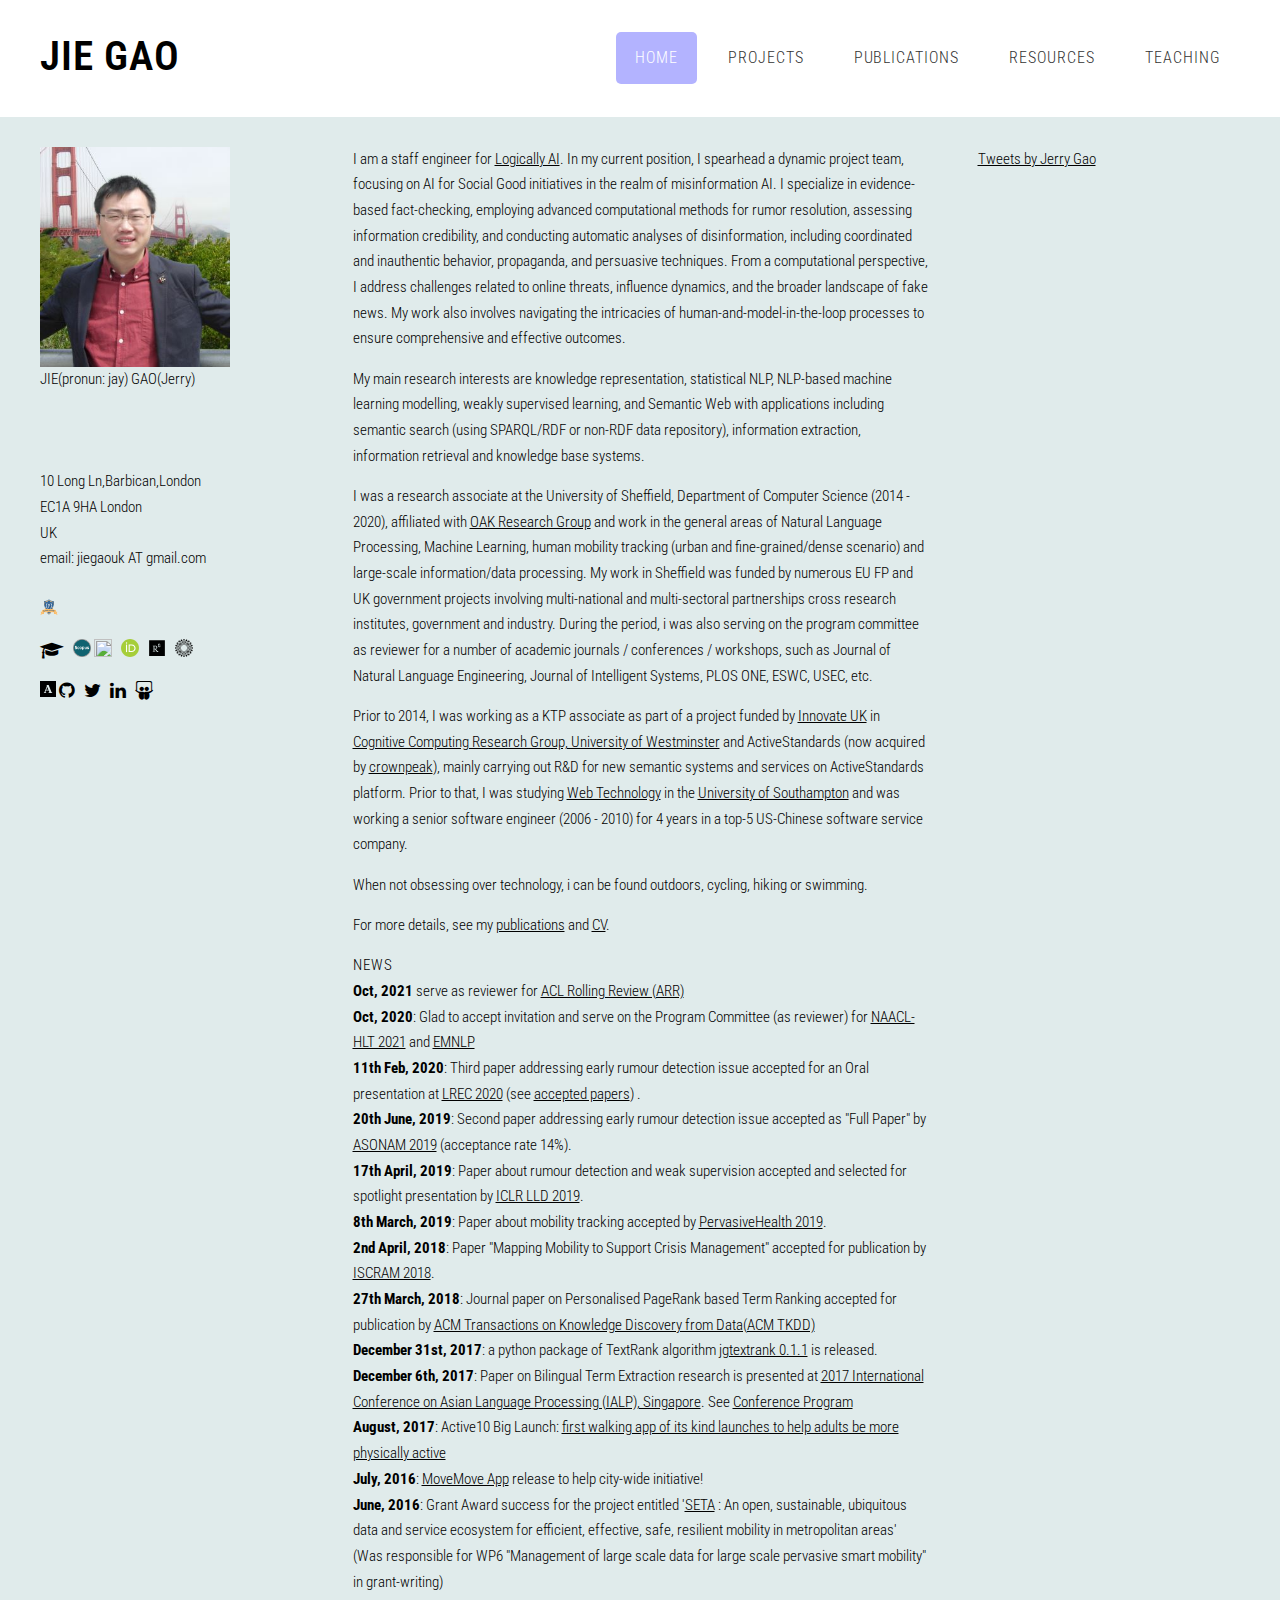
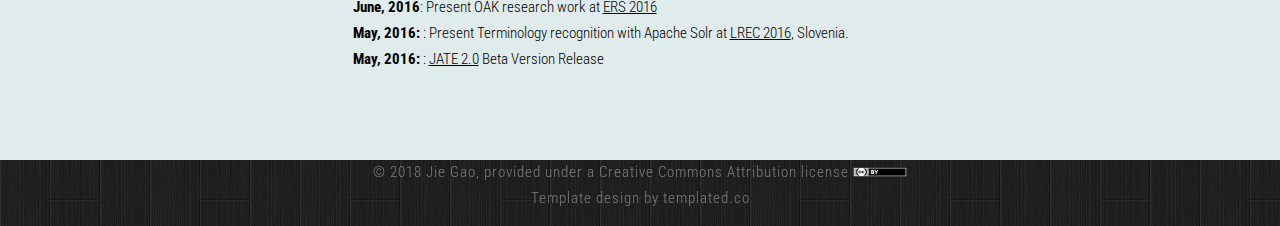
==== index.html @ 20de15f6 "site update" ====
<!DOCTYPE HTML>
<!--
	Ex Machina by TEMPLATED
 templated.co @templatedco
 Released for free under the Creative Commons Attribution 3.0 license (templated.co/license)
 -->
<html>
    <head>
        <title>JIE GAO</title>
        <meta http-equiv="content-type" content="text/html; charset=utf-8" />
        <meta name="description" content="Jie Gao's Home Page" />
        <meta name="keywords" content="Jie Gao, Jerry Gao, Researcher, NLP, Logically, Sheffield, Southampton" />
		<link rel="meta" title="FOAF" type="application/rdf+xml" href="foaf.rdf"/>
        <link href='https://fonts.googleapis.com/css?family=Roboto+Condensed:700italic,400,300,700' rel='stylesheet' type='text/css'>
            <!--[if lte IE 8]><script src="js/html5shiv.js"></script><![endif]-->
            <script src="https://ajax.googleapis.com/ajax/libs/jquery/1.11.0/jquery.min.js"></script>
            <script src="js/skel.min.js"></script>
            <script src="js/skel-panels.min.js"></script>
            <script src="js/init.js"></script>
            <noscript>
            <link rel="stylesheet" href="css/skel-noscript.css" />
            <link rel="stylesheet" href="css/style.css" />
            <link rel="stylesheet" href="css/style-desktop.css" />
            </noscript>
            <link rel="stylesheet" href="css/font-awesome.min.css" />
            
            <!--[if lte IE 8]><link rel="stylesheet" href="css/ie/v8.css" /><![endif]-->
            <!--[if lte IE 9]><link rel="stylesheet" href="css/ie/v9.css" /><![endif]-->
			<script>
			  (function(i,s,o,g,r,a,m){i['GoogleAnalyticsObject']=r;i[r]=i[r]||function(){
			  (i[r].q=i[r].q||[]).push(arguments)},i[r].l=1*new Date();a=s.createElement(o),
			  m=s.getElementsByTagName(o)[0];a.async=1;a.src=g;m.parentNode.insertBefore(a,m)
			  })(window,document,'script','//www.google-analytics.com/analytics.js','ga');

			  ga('create', 'UA-10404238-8', 'shef.ac.uk');
			  ga('send', 'pageview');
			  
			</script>
            <script type="text/javascript" src="https://publons.com/mashlets?el=badgeCont470&rid=AAB-4270-2020"></script>
    </head>
    <body class="sidebar">
            <!-- Header -->
            <div id="header">
            <div class="container">
            
            <!-- Logo -->
            <div id="logo">
            <h1><a href="#">Jie Gao</a></h1>
            </div>
            
            <!-- Nav -->
            <nav id="nav">
            <ul>
            <li class="active"><a href="index.html">Home</a></li>
            <li><a href="projects.html">Projects</a></li>
            <li><a href="publications.html">Publications</a></li>
            <li><a href="resource.html">Resources</a></li>
            <li><a href="teaching.html">Teaching</a></li>
            </ul>
            </nav>
            
            </div>
            </div>
            <!-- Header -->
            
            <!-- Banner 
            <div id="banner">
            <div class="container">
            </div>
            </div>-->
            <!-- /Banner -->
            
            <!-- Main -->
            <div id="page">
            
            <!-- Main -->
            <div id="main" class="container">
            <div class="row">
            <div class="3u">
            <section class="sidebar">
            <div class="crop">
                <img src="images/jerrygao.jpg" class="img-thumbnail" alt="Jerry Gao" >

            </div>

            <div itemscope itemtype="http://schema.org/Person">
            <span itemprop="givenName">JIE</span>(<span itemprop="phoneme" content="jie">pronun: jay</span>)
                <span itemprop="familyName">GAO</span>(<span itemprop="nickname">Jerry</span>)<br><br>

            <!--<a href="https://www.sheffield.ac.uk/dcs/research/1.578279">OAK group</a><br>-->
                <!--<div itemprop="affiliation" itemscope itemtype="https://schema.org/Organization">
                <a href="https://www.sheffield.ac.uk/dcs"><span itemprop="department">Department of Computer Science</span></a><br>
                <a href="https://www.sheffield.ac.uk/"><span itemprop="legalName">University of Sheffield</span></a>
                <br><br><br>
                </div>-->
                <br>

                <div itemprop="address" itemscope
                itemtype="http://schema.org/PostalAddress">  <br>
                <span itemprop="streetAddress">10 Long Ln,Barbican,London </span> <br>
                <span
                itemprop="postalCode">EC1A 9HA</span> <span itemprop="addressLocality">London</span> <br>
                <span itemprop="addressCountry">UK</span><br>
                email: <span itemprop="email">jiegaouk AT gmail.com</span><br><br>

                <!-- Social Icons -->
            <p>
                <span id="badgeCont470"><a class="fa" href="https://publons.com/researcher/1465729/jie-gao/" title="Publons"><img src="images/PA_Logo.png" width="18" height="18"/></a></span>
            </p>
            <p>
                <a class="fa fa-graduation-cap" href="https://scholar.google.com/citations?user=1zoqXaMAAAAJ" title="google scholar"></a>
                &nbsp;
                <a class="fa" href="https://www.scopus.com/authid/detail.uri?authorId=57015819300" title="Scopus"><img src="images/scopus-logo.png" width="18" height="18"/> </a>

                <a class="fa" href="https://dblp.org/pid/181/2794-9.html" title="dblp"><img src="https://dblp.org/img/logo.ua.320x120.png" width="18" height="18"/></a>
                &nbsp;
               <a class="fa" href="https://orcid.org/0000-0002-3610-8748" title="ORCID"><img src="images/ORCIDiD_iconvector.svg" width="18" height="18"/> </a>
                &nbsp;
                <a class="fa" href="https://www.researchgate.net/profile/Jie_Gao23" title="Research Gate"><img src="images/researchgate-brands.svg" width="18" height="18"/> </a>
                &nbsp;
                <a class="fa" href="https://figshare.shef.ac.uk/authors/Jie_Gao/2752921" title="figshare"><img src="images/figshare.svg" width="18" height="18"/> </a>
                &nbsp;
                <!-- mendeley: https://www.mendeley.com/authors/57015819300/ -->
            </p>
            <p>
                 <a class="fa" href="https://soton.academia.edu/jiegao"><img src="images/academia.svg" width="16" height="16"/> </a>

                <a class="fa fa-github" href="https://github.com/jerrygaoLondon"></a>
                &nbsp;
                <a class="fa fa-twitter" href="https://twitter.com/jerryGaoDextrys"></a>
                &nbsp;
                <a class="fa fa-linkedin" href="https://www.linkedin.com/in/jie-gao-a8a68631/"></a>
                &nbsp;
                <a class="fa fa-slideshare" href="https://www.slideshare.net/jerryDextrys"></a>
                &nbsp;
            </p>
            <!-- Social Icons -->
            </div>
            </div>
            </section>
            </div>
            
            
            <div class="6u skel-cell-important">
            <section>
            <p> I am a staff engineer for <a href="https://www.logically.ai/"
                                                             title="Logically AI website">Logically AI</a>.
                In my current position, I spearhead a dynamic project team, focusing on AI for Social Good initiatives in the
                realm of misinformation AI. I specialize in evidence-based fact-checking, employing advanced
                computational methods for rumor resolution, assessing information credibility, and conducting automatic analyses of disinformation,
                including coordinated and inauthentic behavior, propaganda, and persuasive techniques.
                From a computational perspective, I address challenges related to online threats, influence dynamics,
                and the broader landscape of fake news. My work also involves navigating the intricacies of
                human-and-model-in-the-loop processes to ensure comprehensive and effective outcomes.
            <p>
                My main research interests are knowledge representation, statistical NLP, NLP-based machine learning modelling,
                weakly supervised learning, and Semantic Web with applications including semantic search
                (using SPARQL/RDF or non-RDF data repository), information extraction, information retrieval and knowledge base systems.
            </p><p>
                I was a research associate at the University of Sheffield, Department of Computer Science (2014 - 2020),
                affiliated with <a href="https://www.sheffield.ac.uk/dcs/research/1.578279">OAK Research Group</a>
                and work in the general areas of Natural Language Processing, Machine Learning, human mobility tracking
                (urban and fine-grained/dense scenario) and large-scale information/data processing. My work in Sheffield
                was funded by numerous EU FP and UK government projects involving multi-national and multi-sectoral partnerships
                cross research institutes, government and industry. During the period, i was also serving on the program committee
                as reviewer for a number of academic journals / conferences / workshops, such as Journal of Natural Language Engineering,
                Journal of Intelligent Systems, PLOS ONE, ESWC, USEC, etc.
            </p>
            <p>Prior to 2014, I was working as a KTP associate as part of a project funded by
                <a href="https://www.gov.uk/government/organisations/innovate-uk">Innovate UK</a> in
                <a href="https://www.westminster.ac.uk/cognitive-computing-research-group"
                   title="Cognitive Computing Research Group Home">Cognitive Computing Research Group, University of Westminster</a>
                and ActiveStandards (now acquired by <a href="https://www.crownpeak.com/">crownpeak</a>),
                mainly carrying out R&D for new semantic systems and services on ActiveStandards platform.
                Prior to that, I was studying <a href="https://www.ecs.soton.ac.uk/programmes/msc-web-technology">Web Technology</a>
                in the <a href="https://www.southampton.ac.uk/">University of Southampton</a> and was working a
                senior software engineer (2006 - 2010) for 4 years in a top-5 US-Chinese software service company.
            </p>
                <p>When not obsessing over technology, i can be found outdoors, cycling, hiking or swimming.</p>
           
            <p>For more details, see my <a href="publications.html">publications</a> and <a href="CV-JieGao.pdf">CV</a>.</p>
            </section>
            <section>
                <h4 id="news">News</h4>
                <ul>
                    <li><b>Oct, 2021</b> serve as reviewer for <a href="https://aclrollingreview.org/people">ACL Rolling Review (ARR)</a> </li>
                    <li><b>Oct, 2020</b>: Glad to accept invitation and serve on the Program Committee (as reviewer) for <a href="https://2021.naacl.org/">NAACL-HLT 2021</a> and <a href="https://2021.emnlp.org/">EMNLP</a> </li>
                    <li><b>11th Feb, 2020</b>: Third paper addressing early rumour detection issue accepted for an Oral presentation at <a href="https://lrec2020.lrec-conf.org/en/">LREC 2020</a> (see <a href="https://lrec2020.lrec-conf.org/en/conference-programme/accepted-papers/" title="LREC 2020 accepted papers">accepted papers</a>) .
                    </li>
                    <li><b>20th June, 2019</b>: Second paper addressing early rumour detection issue accepted as "Full Paper" by <a href="http://asonam.cpsc.ucalgary.ca/2019/mainprogram.php">ASONAM 2019</a> (acceptance rate 14%).
                    </li>
                    <li><b>17th April, 2019</b>: Paper about rumour detection and weak supervision accepted and selected for spotlight presentation by <a href="https://lld-workshop.github.io">ICLR LLD 2019</a>.
                    </li>
                    <li><b>8th March, 2019</b>: Paper about mobility tracking accepted by <a href="http://pervasivehealth.org/">PervasiveHealth 2019</a>.
                    </li>
					<li><b>2nd April, 2018</b>: Paper "Mapping Mobility to Support Crisis Management" accepted for publication by <a href="https://iscram2018.rit.edu/">ISCRAM 2018</a>.
                    </li>
					<li><b>27th March, 2018</b>: Journal paper on Personalised PageRank based Term Ranking accepted for publication by <a href="https://tkdd.acm.org/">ACM Transactions on Knowledge Discovery from Data(ACM TKDD)</a>
                    <li><b>December 31st, 2017</b>: a python package of TextRank algorithm <a href="https://pypi.python.org/pypi/jgtextrank/0.1.1">jgtextrank 0.1.1</a> is released.
                    </li>
                    <li><b>December 6th, 2017</b>: Paper on Bilingual Term Extraction research is presented at <a href="http://www.colips.org/conferences/ialp2017/">2017 International Conference on Asian Language Processing (IALP), Singapore</a>.
                        See <a href="http://www.colips.org/conferences/ialp2017/ConferenceProgram.php" title="IALP 2017 Conference Program Page">Conference Program</a>
                    </li>
                    
                    <li><b>August, 2017</b>:  Active10 Big Launch: <a href="https://www.sheffield.ac.uk/news/nr/walking-app-public-health-england-active-1.725554"> first walking app of its kind launches to help adults be more physically active</a></li>
                    <li><b>July, 2016</b>: <a href="https://www.sheffield.ac.uk/staff/news/move-more-month-july-professor-fabio-ciravegna-1.586764">MoveMove App</a> release to help city-wide initiative!</li>
                    <li><b>June, 2016</b>: Grant Award success for the project entitled '<a href="http://setamobility.weebly.com/">SETA</a> : An open, sustainable, ubiquitous data and service ecosystem for efficient, effective, safe, resilient mobility in metropolitan areas' (Was responsible for WP6 "Management of large scale data for large scale pervasive smart mobility" in grant-writing) </li>
                    <li><b>June, 2016</b>: Present OAK research work at <a href="https://www.sheffield.ac.uk/faculty/engineering/staff/ers/home">ERS 2016</a> </li>
                    <li><b>May, 2016: </b>: Present Terminology recognition with Apache Solr at <a href="http://lrec2016.lrec-conf.org/en/">LREC 2016</a>, Slovenia.
                    <li><b>May, 2016: </b>: <a href="https://github.com/ziqizhang/jate">JATE 2.0</a>  Beta Version Release
                </ul>
            </section>
            </div>
            
            <div class="3u">
			<!--
                <a class="twitter-timeline" href="https://twitter.com/jerryGaoDextrys" data-widget-id="706118753780686848" data-chrome="nofooter">Tweets by @jerrygao</a>
                <script>!function(d,s,id){var js,fjs=d.getElementsByTagName(s)[0],p=/^http:/.test(d.location)?'http':'https';if(!d.getElementById(id)){js=d.createElement(s);js.id=id;js.src=p+"://platform.twitter.com/widgets.js";fjs.parentNode.insertBefore(js,fjs);}}(document,"script","twitter-wjs");</script>-->


                <a class="twitter-timeline" data-height="800" data-theme="light" href="https://twitter.com/jerryGaoDextrys">Tweets by Jerry Gao</a> <script async src="https://platform.twitter.com/widgets.js" charset="utf-8"></script>

            </div>
            
            
            </div>
            </div>
            <!-- Main -->
            
            </div>
            <!-- /Main -->
            <!-- Copyright -->
			<!--
            <div id="copyright" class="container">
                Design: <a href="http://templated.co">TEMPLATED</a> Images: <a href="http://unsplash.com">Unsplash</a> (<a href="http://unsplash.com/cc0">CC0</a>)
            </div>
			-->
			<p id="copyright">&copy; 2018 Jie Gao, provided under a Creative Commons Attribution license <a href="http://creativecommons.org/licenses/by/3.0/"><img src="images/cc-by.png" height="10" alt="Creative Commons Attribution license"/></a> <br />
		Template design by <a href="http://templated.co">templated.co</a> </p>
            
    </div>
			
            </body>
</html>
---- css/skel-noscript.css ----
/* Resets (http://meyerweb.com/eric/tools/css/reset/ | v2.0 | 20110126 | License: none (public domain)) */

	html,body,div,span,applet,object,iframe,h1,h2,h3,h4,h5,h6,p,blockquote,pre,a,abbr,acronym,address,big,cite,code,del,dfn,em,img,ins,kbd,q,s,samp,small,strike,strong,sub,sup,tt,var,b,u,i,center,dl,dt,dd,ol,ul,li,fieldset,form,label,legend,table,caption,tbody,tfoot,thead,tr,th,td,article,aside,canvas,details,embed,figure,figcaption,footer,header,hgroup,menu,nav,output,ruby,section,summary,time,mark,audio,video{margin:0;padding:0;border:0;font-size:100%;font:inherit;vertical-align:baseline;}article,aside,details,figcaption,figure,footer,header,hgroup,menu,nav,section{display:block;}body{line-height:1;}ol,ul{list-style:none;}blockquote,q{quotes:none;}blockquote:before,blockquote:after,q:before,q:after{content:'';content:none;}table{border-collapse:collapse;border-spacing:0;}body{-webkit-text-size-adjust:none}

/* Box Model */

	*, *:before, *:after {
		-moz-box-sizing: border-box;
		-webkit-box-sizing: border-box;
		-o-box-sizing: border-box;
		-ms-box-sizing: border-box;
		box-sizing: border-box;
	}

/* Container */

	body {
		min-width: 1200px;
	}

	.container {
		width: 1200px;
		margin-left: auto;
		margin-right: auto;
	}

	/* Modifiers */
	
		.container.small {
			width: 900px;
		}

		.container.big {
			width: 100%;
			max-width: 1500px;
			min-width: 1200px;
		}

/* Grid */

	/* Cells */

		.\31 2u { width: 100% }
		.\31 1u { width: 91.6666666667% }
		.\31 0u { width: 83.3333333333% }
		.\39 u { width: 75% }
		.\38 u { width: 66.6666666667% }
		.\37 u { width: 58.3333333333% }
		.\36 u { width: 50% }
		.\35 u { width: 41.6666666667% }
		.\34 u { width: 33.3333333333% }
		.\33 u { width: 25% }
		.\32 u { width: 16.6666666667% }
		.\31 u { width: 8.3333333333% }
		.\-11u { margin-left: 91.6666666667% }
		.\-10u { margin-left: 83.3333333333% }
		.\-9u { margin-left: 75% }
		.\-8u { margin-left: 66.6666666667% }
		.\-7u { margin-left: 58.3333333333% }
		.\-6u { margin-left: 50% }
		.\-5u { margin-left: 41.6666666667% }
		.\-4u { margin-left: 33.3333333333% }
		.\-3u { margin-left: 25% }
		.\-2u { margin-left: 16.6666666667% }
		.\-1u { margin-left: 8.3333333333% }

		.row > * {
			padding: 50px 0 0 50px;
			float: left;
			-moz-box-sizing: border-box;
			-webkit-box-sizing: border-box;
			-o-box-sizing: border-box;
			-ms-box-sizing: border-box;
			box-sizing: border-box;
		}

		.row + .row > * {
			padding-top: 50px;
		}

		.row {
			margin-left: -50px;
		}

	/* Rows */

		.row:after {
			content: '';
			display: block;
			clear: both;
			height: 0;
		}

		.row:first-child > * {
			padding-top: 0;
		}

		.row > * {
			padding-top: 0;
		}

		/* Modifiers */

			/* Flush */

				.row.flush {
					margin-left: 0;
				}

				.row.flush > * {
					padding: 0 !important;
				}

			/* Quarter */

				.row.quarter > * {
					padding: 12.5px 0 0 12.5px;
				}

				.row.quarter + .row.quarter > * {
					padding-top: 12.5px;
				}

				.row.quarter {
					margin-left: -12.5px;
				}

			/* Half */

				.row.half > * {
					padding: 25px 0 0 25px;
				}

				.row.half + .row.half > * {
					padding-top: 25px;
				}

				.row.half {
					margin-left: -25px;
				}

			/* One and (a) Half */

				.row.oneandhalf > * {
					padding: 75px 0 0 75px;
				}

				.row.oneandhalf + .row.oneandhalf > * {
					padding-top: 75px;
				}

				.row.oneandhalf {
					margin-left: -75px;
				}

			/* Double */

				.row.double > * {
					padding: 100px 0 0 100px;
				}

				.row.double + .row.double > * {
					padding-top: 100px;
				}

				.row.double {
					margin-left: -100px;
				}
---- css/style.css ----
/*
	Ex Machina by TEMPLATED
    templated.co @templatedco
    Released for free under the Creative Commons Attribution 3.0 license (templated.co/license)
*/

@charset 'UTF-8';

@font-face{font-family:'FontAwesome';src:url('font/fontawesome-webfont.eot?v=4.0.1');src:url('font/fontawesome-webfont.eot?#iefix&v=4.0.1') format('embedded-opentype'),url('font/fontawesome-webfont.woff?v=4.0.1') format('woff'),url('font/fontawesome-webfont.ttf?v=4.0.1') format('truetype'),url('font/fontawesome-webfont.svg?v=4.0.1#fontawesomeregular') format('svg');font-weight:normal;font-style:normal}

/*********************************************************************************/
/* Basic                                                                         */
/*********************************************************************************/

	body
	{
		background: #202020 url(images/img01.jpg) repeat;
	}

	body,input,textarea,select
	{
		font-family: 'Roboto Condensed', sans-serif;
		font-weight: 300;
		font-size: 11pt;
		line-height: 1.75em;
	}

	h1,h2,h3,h4,h5,h6
	{
		letter-spacing: 1px;
		text-transform: uppercase;
		font-weight: 300;
	}
	
		h1 a, h2 a, h3 a, h4 a, h5 a, h6 a
		{
			color: inherit;
			text-decoration: none;
		}
		
	/* Change this to whatever font weight/color pairing is most suitable */
	strong, b
	{
		font-weight: bold;
		color: #000000;
	}
	
	em, i
	{
		font-style: italic;
	}

	/* Don't forget to set this to something that matches the design */
	a
	{
		color: #000000/*#ff0000*/;
	}

	sub
	{
		position: relative;
		top: 0.5em;
		font-size: 0.8em;
	}
	
	sup
	{
		position: relative;
		top: -0.5em;
		font-size: 0.8em;
	}
	
	hr
	{
		border: 0;
		border-top: solid 1px #ddd;
	}
	
	blockquote
	{
		border-left: solid 0.5em #ddd;
		padding: 1em 0 1em 2em;
		font-style: italic;
	}
	
	p, ul, ol, dl, table
	{
		margin-bottom: 1em;
	}

	header
	{
		margin-bottom: 2em;
		line-height: 1.7em;
	}
	
		header h2
		{
			font-size: 2.5em;
		}

		header .byline
		{
			display: block;
			margin: 0.5em 0 0 0;
			padding: 0 0 0.5em 0;
			text-transform: uppercase;
			font-size: 1.4em;
		}
		
	footer
	{
		margin-top: 1em;
	}

	br.clear
	{
		clear: both;
	}

	/* Sections/Articles */
	
		section,
		article
		{
			margin-bottom: 1em;
		}
		
		section > :last-child,
		article > :last-child
		{
			margin-bottom: 0;
		}

		section:last-child,
		article:last-child
		{
			margin-bottom: 0;
		}

		.row > section,
		.row > article
		{
			margin-bottom: 0;
		}

	/* Images */

		.image
		{
			display: inline-block;
		}
		
			.image img
			{
				display: block;
				width: 100%;
			}

			.image.featured
			{
				display: block;
				width: 100%;
				margin: 0 0 2em 0;
			}
			
			.image.full
			{
				display: block;
				width: 100%;
				margin-bottom: 2em;
			}
			
			.image.left
			{
				float: left;
				margin: 0 2em 2em 0;
			}
			
			.image.centered
			{
				display: block;
				margin: 0 0 2em 0;
			}

				.image.centered img
				{
					margin: 0 auto;
					width: auto;
				}
    /*change and set which part of photo to show in the page */
	.crop {
        width: 200px;
        height: 220px;
        overflow: hidden;
    }

    .crop img {
        width: 200px;
        height: 300px;
        margin: -50px 0 0 -10px;
    }

	/* Lists */

		ul.default
		{
			margin: 0;
			padding: 0;
			list-style: disk;
		}
		
			ul.default li
			{
				display: list-item;
				padding: 2em 0em 1.25em 0em;
				border-top: 1px solid #303030;
			}
			
			ul.default li:first-child
			{
				padding-top: 0em;
				border-top: none;
			}
			
			ul.default a
			{
				text-decoration: none;
				color: rgba(255,255,255,.5);
			}
			
			ul.default a:hover
			{
				text-decoration: underline;
			}

		ul.style1
		{
			margin: 0;
			padding: 0;
            list-style: disk;
		}
		
			ul.style1 li
			{
				padding: 0.60em 0em;
				border-top: 1px solid;
				border-color: rgba(0,0,0,.1);
			}
			
			ul.style1 li:first-child
			{
				padding-top: 0;
				border-top: 0;
			}
			
			ul.style1 img
			{
			}


		ul.style2
		{
			margin: 0;
			padding: 0;
            list-style: disk;
		}

			ul.style2 li
			{
				padding: 1.90em 0em 1.60em 0em;
				border-top: 1px solid;
				border-color: rgba(0,0,0,.1);
			}
			
			ul.style2 li:first-child
			{
				padding-top: 0;
				border-top: 0;
			}

			ul.style2 img
			{
				float: left;
				padding-right: 1em;
			}
			
		ul.style5
		{
			overflow: hidden;
			margin: 0em 0em 1em 0em;
			padding: 0em;
            list-style: disk;
            display: list-item;
		}
		
			ul.style5 li
			{
				float: left;
				padding: 0.25em 0.25em;
				line-height: 0;
			}
			
			ul.style5 a
			{
			}

			

	/* Buttons */
		
		.button
		{
			position: relative;
			display: inline-block;
			margin-top: 0.5em;
			padding: 0.50em 1.5em;
			background: #e95d3c;
			border-radius: 6px;
			text-decoration: none;
			text-transform: uppercase;
			font-size: 1.1em;
			color: #FFF;
			-moz-transition: color 0.35s ease-in-out, background-color 0.35s ease-in-out;
			-webkit-transition: color 0.35s ease-in-out, background-color 0.35s ease-in-out;
			-o-transition: color 0.35s ease-in-out, background-color 0.35s ease-in-out;
			-ms-transition: color 0.35s ease-in-out, background-color 0.35s ease-in-out;
			transition: color 0.35s ease-in-out, background-color 0.35s ease-in-out;
			cursor: pointer;
		}

			.button:hover
			{
				background: #de3d27;
				color: #FFF !important;
			}

/*********************************************************************************/
/* Icons                                                                         */
/* Powered by Font Awesome by Dave Gandy | http://fontawesome.io                 */
/* Licensed under the SIL OFL 1.1 (font), MIT (CSS)                              */
/*********************************************************************************/

	.fa
	{
		text-decoration: none;
	}

		.fa.solo
		{
		}
		
			.fa.solo span
			{
				display: none;
			}

		.fa:before
		{
			display:inline-block;
			font-family: FontAwesome;
			font-size: 1.25em;
			text-decoration: none;
			font-style: normal;
			font-weight: normal;
			line-height: 1;
			-webkit-font-smoothing:antialiased;
			-moz-osx-font-smoothing:grayscale;
		}

		.fa-lg{font-size:1.3333333333333333em;line-height:.75em;vertical-align:-15%}
		.fa-2x{font-size:2em}
		.fa-3x{font-size:3em}
		.fa-4x{font-size:4em}
		.fa-5x{font-size:5em}
		.fa-fw{width:1.2857142857142858em;text-align:center}
		.fa-ul{padding-left:0;margin-left:2.142857142857143em}.fa-ul>li{position:relative}
		.fa-li{position:absolute;left:-2.142857142857143em;width:2.142857142857143em;top:.14285714285714285em;text-align:center}.fa-li.fa-lg{left:-1.8571428571428572em}
		.fa-border{padding:.2em .25em .15em;border:solid .08em #eee;border-radius:.1em}
		.pull-right{float:right}
		.pull-left{float:left}
		.fa.pull-left{margin-right:.3em}
		.fa.pull-right{margin-left:.3em}
		.fa-spin{-webkit-animation:spin 2s infinite linear;-moz-animation:spin 2s infinite linear;-o-animation:spin 2s infinite linear;animation:spin 2s infinite linear}
		@-moz-keyframes spin{0%{-moz-transform:rotate(0deg)} 100%{-moz-transform:rotate(359deg)}}@-webkit-keyframes spin{0%{-webkit-transform:rotate(0deg)} 100%{-webkit-transform:rotate(359deg)}}@-o-keyframes spin{0%{-o-transform:rotate(0deg)} 100%{-o-transform:rotate(359deg)}}@-ms-keyframes spin{0%{-ms-transform:rotate(0deg)} 100%{-ms-transform:rotate(359deg)}}@keyframes spin{0%{transform:rotate(0deg)} 100%{transform:rotate(359deg)}}.fa-rotate-90{filter:progid:DXImageTransform.Microsoft.BasicImage(rotation=1);-webkit-transform:rotate(90deg);-moz-transform:rotate(90deg);-ms-transform:rotate(90deg);-o-transform:rotate(90deg);transform:rotate(90deg)}
		.fa-rotate-180{filter:progid:DXImageTransform.Microsoft.BasicImage(rotation=2);-webkit-transform:rotate(180deg);-moz-transform:rotate(180deg);-ms-transform:rotate(180deg);-o-transform:rotate(180deg);transform:rotate(180deg)}
		.fa-rotate-270{filter:progid:DXImageTransform.Microsoft.BasicImage(rotation=3);-webkit-transform:rotate(270deg);-moz-transform:rotate(270deg);-ms-transform:rotate(270deg);-o-transform:rotate(270deg);transform:rotate(270deg)}
		.fa-flip-horizontal{filter:progid:DXImageTransform.Microsoft.BasicImage(rotation=0, mirror=1);-webkit-transform:scale(-1, 1);-moz-transform:scale(-1, 1);-ms-transform:scale(-1, 1);-o-transform:scale(-1, 1);transform:scale(-1, 1)}
		.fa-flip-vertical{filter:progid:DXImageTransform.Microsoft.BasicImage(rotation=2, mirror=1);-webkit-transform:scale(1, -1);-moz-transform:scale(1, -1);-ms-transform:scale(1, -1);-o-transform:scale(1, -1);transform:scale(1, -1)}
		.fa-stack{position:relative;display:inline-block;width:2em;height:2em;line-height:2em;vertical-align:middle}
		.fa-stack-1x,.fa-stack-2x{position:absolute;left:0;width:100%;text-align:center}
		.fa-stack-1x{line-height:inherit}
		.fa-stack-2x{font-size:2em}
		.fa-inverse{color:#fff}
		.fa-glass:before{content:"\f000"}
		.fa-music:before{content:"\f001"}
		.fa-search:before{content:"\f002"}
		.fa-envelope-o:before{content:"\f003"}
		.fa-heart:before{content:"\f004"}
		.fa-star:before{content:"\f005"}
		.fa-star-o:before{content:"\f006"}
		.fa-user:before{content:"\f007"}
		.fa-film:before{content:"\f008"}
		.fa-th-large:before{content:"\f009"}
		.fa-th:before{content:"\f00a"}
		.fa-th-list:before{content:"\f00b"}
		.fa-check:before{content:"\f00c"}
		.fa-times:before{content:"\f00d"}
		.fa-search-plus:before{content:"\f00e"}
		.fa-search-minus:before{content:"\f010"}
		.fa-power-off:before{content:"\f011"}
		.fa-signal:before{content:"\f012"}
		.fa-gear:before,.fa-cog:before{content:"\f013"}
		.fa-trash-o:before{content:"\f014"}
		.fa-home:before{content:"\f015"}
		.fa-file-o:before{content:"\f016"}
		.fa-clock-o:before{content:"\f017"}
		.fa-road:before{content:"\f018"}
		.fa-download:before{content:"\f019"}
		.fa-arrow-circle-o-down:before{content:"\f01a"}
		.fa-arrow-circle-o-up:before{content:"\f01b"}
		.fa-inbox:before{content:"\f01c"}
		.fa-play-circle-o:before{content:"\f01d"}
		.fa-rotate-right:before,.fa-repeat:before{content:"\f01e"}
		.fa-refresh:before{content:"\f021"}
		.fa-list-alt:before{content:"\f022"}
		.fa-lock:before{content:"\f023"}
		.fa-flag:before{content:"\f024"}
		.fa-headphones:before{content:"\f025"}
		.fa-volume-off:before{content:"\f026"}
		.fa-volume-down:before{content:"\f027"}
		.fa-volume-up:before{content:"\f028"}
		.fa-qrcode:before{content:"\f029"}
		.fa-barcode:before{content:"\f02a"}
		.fa-tag:before{content:"\f02b"}
		.fa-tags:before{content:"\f02c"}
		.fa-book:before{content:"\f02d"}
		.fa-bookmark:before{content:"\f02e"}
		.fa-print:before{content:"\f02f"}
		.fa-camera:before{content:"\f030"}
		.fa-font:before{content:"\f031"}
		.fa-bold:before{content:"\f032"}
		.fa-italic:before{content:"\f033"}
		.fa-text-height:before{content:"\f034"}
		.fa-text-width:before{content:"\f035"}
		.fa-align-left:before{content:"\f036"}
		.fa-align-center:before{content:"\f037"}
		.fa-align-right:before{content:"\f038"}
		.fa-align-justify:before{content:"\f039"}
		.fa-list:before{content:"\f03a"}
		.fa-dedent:before,.fa-outdent:before{content:"\f03b"}
		.fa-indent:before{content:"\f03c"}
		.fa-video-camera:before{content:"\f03d"}
		.fa-picture-o:before{content:"\f03e"}
		.fa-pencil:before{content:"\f040"}
		.fa-map-marker:before{content:"\f041"}
		.fa-adjust:before{content:"\f042"}
		.fa-tint:before{content:"\f043"}
		.fa-edit:before,.fa-pencil-square-o:before{content:"\f044"}
		.fa-share-square-o:before{content:"\f045"}
		.fa-check-square-o:before{content:"\f046"}
		.fa-move:before{content:"\f047"}
		.fa-step-backward:before{content:"\f048"}
		.fa-fast-backward:before{content:"\f049"}
		.fa-backward:before{content:"\f04a"}
		.fa-play:before{content:"\f04b"}
		.fa-pause:before{content:"\f04c"}
		.fa-stop:before{content:"\f04d"}
		.fa-forward:before{content:"\f04e"}
		.fa-fast-forward:before{content:"\f050"}
		.fa-step-forward:before{content:"\f051"}
		.fa-eject:before{content:"\f052"}
		.fa-chevron-left:before{content:"\f053"}
		.fa-chevron-right:before{content:"\f054"}
		.fa-plus-circle:before{content:"\f055"}
		.fa-minus-circle:before{content:"\f056"}
		.fa-times-circle:before{content:"\f057"}
		.fa-check-circle:before{content:"\f058"}
		.fa-question-circle:before{content:"\f059"}
		.fa-info-circle:before{content:"\f05a"}
		.fa-crosshairs:before{content:"\f05b"}
		.fa-times-circle-o:before{content:"\f05c"}
		.fa-check-circle-o:before{content:"\f05d"}
		.fa-ban:before{content:"\f05e"}
		.fa-arrow-left:before{content:"\f060"}
		.fa-arrow-right:before{content:"\f061"}
		.fa-arrow-up:before{content:"\f062"}
		.fa-arrow-down:before{content:"\f063"}
		.fa-mail-forward:before,.fa-share:before{content:"\f064"}
		.fa-resize-full:before{content:"\f065"}
		.fa-resize-small:before{content:"\f066"}
		.fa-plus:before{content:"\f067"}
		.fa-minus:before{content:"\f068"}
		.fa-asterisk:before{content:"\f069"}
		.fa-exclamation-circle:before{content:"\f06a"}
		.fa-gift:before{content:"\f06b"}
		.fa-leaf:before{content:"\f06c"}
		.fa-fire:before{content:"\f06d"}
		.fa-eye:before{content:"\f06e"}
		.fa-eye-slash:before{content:"\f070"}
		.fa-warning:before,.fa-exclamation-triangle:before{content:"\f071"}
		.fa-plane:before{content:"\f072"}
		.fa-calendar:before{content:"\f073"}
		.fa-random:before{content:"\f074"}
		.fa-comment:before{content:"\f075"}
		.fa-magnet:before{content:"\f076"}
		.fa-chevron-up:before{content:"\f077"}
		.fa-chevron-down:before{content:"\f078"}
		.fa-retweet:before{content:"\f079"}
		.fa-shopping-cart:before{content:"\f07a"}
		.fa-folder:before{content:"\f07b"}
		.fa-folder-open:before{content:"\f07c"}
		.fa-resize-vertical:before{content:"\f07d"}
		.fa-resize-horizontal:before{content:"\f07e"}
		.fa-bar-chart-o:before{content:"\f080"}
		.fa-twitter-square:before{content:"\f081"}
		.fa-facebook-square:before{content:"\f082"}
		.fa-camera-retro:before{content:"\f083"}
		.fa-key:before{content:"\f084"}
		.fa-gears:before,.fa-cogs:before{content:"\f085"}
		.fa-comments:before{content:"\f086"}
		.fa-thumbs-o-up:before{content:"\f087"}
		.fa-thumbs-o-down:before{content:"\f088"}
		.fa-star-half:before{content:"\f089"}
		.fa-heart-o:before{content:"\f08a"}
		.fa-sign-out:before{content:"\f08b"}
		.fa-linkedin-square:before{content:"\f08c"}
		.fa-thumb-tack:before{content:"\f08d"}
		.fa-external-link:before{content:"\f08e"}
		.fa-sign-in:before{content:"\f090"}
		.fa-trophy:before{content:"\f091"}
		.fa-github-square:before{content:"\f092"}
		.fa-upload:before{content:"\f093"}
		.fa-lemon-o:before{content:"\f094"}
		.fa-phone:before{content:"\f095"}
		.fa-square-o:before{content:"\f096"}
		.fa-bookmark-o:before{content:"\f097"}
		.fa-phone-square:before{content:"\f098"}
		.fa-twitter:before{content:"\f099"}
		.fa-facebook:before{content:"\f09a"}
		.fa-github:before{content:"\f09b"}
		.fa-unlock:before{content:"\f09c"}
		.fa-credit-card:before{content:"\f09d"}
		.fa-rss:before{content:"\f09e"}
		.fa-hdd-o:before{content:"\f0a0"}
		.fa-bullhorn:before{content:"\f0a1"}
		.fa-bell:before{content:"\f0f3"}
		.fa-certificate:before{content:"\f0a3"}
		.fa-hand-o-right:before{content:"\f0a4"}
		.fa-hand-o-left:before{content:"\f0a5"}
		.fa-hand-o-up:before{content:"\f0a6"}
		.fa-hand-o-down:before{content:"\f0a7"}
		.fa-arrow-circle-left:before{content:"\f0a8"}
		.fa-arrow-circle-right:before{content:"\f0a9"}
		.fa-arrow-circle-up:before{content:"\f0aa"}
		.fa-arrow-circle-down:before{content:"\f0ab"}
		.fa-globe:before{content:"\f0ac"}
		.fa-wrench:before{content:"\f0ad"}
		.fa-tasks:before{content:"\f0ae"}
		.fa-filter:before{content:"\f0b0"}
		.fa-briefcase:before{content:"\f0b1"}
		.fa-fullscreen:before{content:"\f0b2"}
		.fa-group:before{content:"\f0c0"}
		.fa-chain:before,.fa-link:before{content:"\f0c1"}
		.fa-cloud:before{content:"\f0c2"}
		.fa-flask:before{content:"\f0c3"}
		.fa-cut:before,.fa-scissors:before{content:"\f0c4"}
		.fa-copy:before,.fa-files-o:before{content:"\f0c5"}
		.fa-paperclip:before{content:"\f0c6"}
		.fa-save:before,.fa-floppy-o:before{content:"\f0c7"}
		.fa-square:before{content:"\f0c8"}
		.fa-reorder:before{content:"\f0c9"}
		.fa-list-ul:before{content:"\f0ca"}
		.fa-list-ol:before{content:"\f0cb"}
		.fa-strikethrough:before{content:"\f0cc"}
		.fa-underline:before{content:"\f0cd"}
		.fa-table:before{content:"\f0ce"}
		.fa-magic:before{content:"\f0d0"}
		.fa-truck:before{content:"\f0d1"}
		.fa-pinterest:before{content:"\f0d2"}
		.fa-pinterest-square:before{content:"\f0d3"}
		.fa-google-plus-square:before{content:"\f0d4"}
		.fa-google-plus:before{content:"\f0d5"}
		.fa-money:before{content:"\f0d6"}
		.fa-caret-down:before{content:"\f0d7"}
		.fa-caret-up:before{content:"\f0d8"}
		.fa-caret-left:before{content:"\f0d9"}
		.fa-caret-right:before{content:"\f0da"}
		.fa-columns:before{content:"\f0db"}
		.fa-unsorted:before,.fa-sort:before{content:"\f0dc"}
		.fa-sort-down:before,.fa-sort-asc:before{content:"\f0dd"}
		.fa-sort-up:before,.fa-sort-desc:before{content:"\f0de"}
		.fa-envelope:before{content:"\f0e0"}
		.fa-linkedin:before{content:"\f0e1"}
		.fa-rotate-left:before,.fa-undo:before{content:"\f0e2"}
		.fa-legal:before,.fa-gavel:before{content:"\f0e3"}
		.fa-dashboard:before,.fa-tachometer:before{content:"\f0e4"}
		.fa-comment-o:before{content:"\f0e5"}
		.fa-comments-o:before{content:"\f0e6"}
		.fa-flash:before,.fa-bolt:before{content:"\f0e7"}
		.fa-sitemap:before{content:"\f0e8"}
		.fa-umbrella:before{content:"\f0e9"}
		.fa-paste:before,.fa-clipboard:before{content:"\f0ea"}
		.fa-lightbulb-o:before{content:"\f0eb"}
		.fa-exchange:before{content:"\f0ec"}
		.fa-cloud-download:before{content:"\f0ed"}
		.fa-cloud-upload:before{content:"\f0ee"}
		.fa-user-md:before{content:"\f0f0"}
		.fa-stethoscope:before{content:"\f0f1"}
		.fa-suitcase:before{content:"\f0f2"}
		.fa-bell-o:before{content:"\f0a2"}
		.fa-coffee:before{content:"\f0f4"}
		.fa-cutlery:before{content:"\f0f5"}
		.fa-file-text-o:before{content:"\f0f6"}
		.fa-building:before{content:"\f0f7"}
		.fa-hospital:before{content:"\f0f8"}
		.fa-ambulance:before{content:"\f0f9"}
		.fa-medkit:before{content:"\f0fa"}
		.fa-fighter-jet:before{content:"\f0fb"}
		.fa-beer:before{content:"\f0fc"}
		.fa-h-square:before{content:"\f0fd"}
		.fa-plus-square:before{content:"\f0fe"}
		.fa-angle-double-left:before{content:"\f100"}
		.fa-angle-double-right:before{content:"\f101"}
		.fa-angle-double-up:before{content:"\f102"}
		.fa-angle-double-down:before{content:"\f103"}
		.fa-angle-left:before{content:"\f104"}
		.fa-angle-right:before{content:"\f105"}
		.fa-angle-up:before{content:"\f106"}
		.fa-angle-down:before{content:"\f107"}
		.fa-desktop:before{content:"\f108"}
		.fa-laptop:before{content:"\f109"}
		.fa-tablet:before{content:"\f10a"}
		.fa-mobile-phone:before,.fa-mobile:before{content:"\f10b"}
		.fa-circle-o:before{content:"\f10c"}
		.fa-quote-left:before{content:"\f10d"}
		.fa-quote-right:before{content:"\f10e"}
		.fa-spinner:before{content:"\f110"}
		.fa-circle:before{content:"\f111"}
		.fa-mail-reply:before,.fa-reply:before{content:"\f112"}
		.fa-github-alt:before{content:"\f113"}
		.fa-folder-o:before{content:"\f114"}
		.fa-folder-open-o:before{content:"\f115"}
		.fa-expand-o:before{content:"\f116"}
		.fa-collapse-o:before{content:"\f117"}
		.fa-smile-o:before{content:"\f118"}
		.fa-frown-o:before{content:"\f119"}
		.fa-meh-o:before{content:"\f11a"}
		.fa-gamepad:before{content:"\f11b"}
		.fa-keyboard-o:before{content:"\f11c"}
		.fa-flag-o:before{content:"\f11d"}
		.fa-flag-checkered:before{content:"\f11e"}
		.fa-terminal:before{content:"\f120"}
		.fa-code:before{content:"\f121"}
		.fa-reply-all:before{content:"\f122"}
		.fa-mail-reply-all:before{content:"\f122"}
		.fa-star-half-empty:before,.fa-star-half-full:before,.fa-star-half-o:before{content:"\f123"}
		.fa-location-arrow:before{content:"\f124"}
		.fa-crop:before{content:"\f125"}
		.fa-code-fork:before{content:"\f126"}
		.fa-unlink:before,.fa-chain-broken:before{content:"\f127"}
		.fa-question:before{content:"\f128"}
		.fa-info:before{content:"\f129"}
		.fa-exclamation:before{content:"\f12a"}
		.fa-superscript:before{content:"\f12b"}
		.fa-subscript:before{content:"\f12c"}
		.fa-eraser:before{content:"\f12d"}
		.fa-puzzle-piece:before{content:"\f12e"}
		.fa-microphone:before{content:"\f130"}
		.fa-microphone-slash:before{content:"\f131"}
		.fa-shield:before{content:"\f132"}
		.fa-calendar-o:before{content:"\f133"}
		.fa-fire-extinguisher:before{content:"\f134"}
		.fa-rocket:before{content:"\f135"}
		.fa-maxcdn:before{content:"\f136"}
		.fa-chevron-circle-left:before{content:"\f137"}
		.fa-chevron-circle-right:before{content:"\f138"}
		.fa-chevron-circle-up:before{content:"\f139"}
		.fa-chevron-circle-down:before{content:"\f13a"}
		.fa-html5:before{content:"\f13b"}
		.fa-css3:before{content:"\f13c"}
		.fa-anchor:before{content:"\f13d"}
		.fa-unlock-o:before{content:"\f13e"}
		.fa-bullseye:before{content:"\f140"}
		.fa-ellipsis-horizontal:before{content:"\f141"}
		.fa-ellipsis-vertical:before{content:"\f142"}
		.fa-rss-square:before{content:"\f143"}
		.fa-play-circle:before{content:"\f144"}
		.fa-ticket:before{content:"\f145"}
		.fa-minus-square:before{content:"\f146"}
		.fa-minus-square-o:before{content:"\f147"}
		.fa-level-up:before{content:"\f148"}
		.fa-level-down:before{content:"\f149"}
		.fa-check-square:before{content:"\f14a"}
		.fa-pencil-square:before{content:"\f14b"}
		.fa-external-link-square:before{content:"\f14c"}
		.fa-share-square:before{content:"\f14d"}
		.fa-compass:before{content:"\f14e"}
		.fa-toggle-down:before,.fa-caret-square-o-down:before{content:"\f150"}
		.fa-toggle-up:before,.fa-caret-square-o-up:before{content:"\f151"}
		.fa-toggle-right:before,.fa-caret-square-o-right:before{content:"\f152"}
		.fa-euro:before,.fa-eur:before{content:"\f153"}
		.fa-gbp:before{content:"\f154"}
		.fa-dollar:before,.fa-usd:before{content:"\f155"}
		.fa-rupee:before,.fa-inr:before{content:"\f156"}
		.fa-cny:before,.fa-rmb:before,.fa-yen:before,.fa-jpy:before{content:"\f157"}
		.fa-ruble:before,.fa-rouble:before,.fa-rub:before{content:"\f158"}
		.fa-won:before,.fa-krw:before{content:"\f159"}
		.fa-bitcoin:before,.fa-btc:before{content:"\f15a"}
		.fa-file:before{content:"\f15b"}
		.fa-file-text:before{content:"\f15c"}
		.fa-sort-alpha-asc:before{content:"\f15d"}
		.fa-sort-alpha-desc:before{content:"\f15e"}
		.fa-sort-amount-asc:before{content:"\f160"}
		.fa-sort-amount-desc:before{content:"\f161"}
		.fa-sort-numeric-asc:before{content:"\f162"}
		.fa-sort-numeric-desc:before{content:"\f163"}
		.fa-thumbs-up:before{content:"\f164"}
		.fa-thumbs-down:before{content:"\f165"}
		.fa-youtube-square:before{content:"\f166"}
		.fa-youtube:before{content:"\f167"}
		.fa-xing:before{content:"\f168"}
		.fa-xing-square:before{content:"\f169"}
		.fa-youtube-play:before{content:"\f16a"}
		.fa-dropbox:before{content:"\f16b"}
		.fa-stack-overflow:before{content:"\f16c"}
		.fa-instagram:before{content:"\f16d"}
		.fa-flickr:before{content:"\f16e"}
		.fa-adn:before{content:"\f170"}
		.fa-bitbucket:before{content:"\f171"}
		.fa-bitbucket-square:before{content:"\f172"}
		.fa-tumblr:before{content:"\f173"}
		.fa-tumblr-square:before{content:"\f174"}
		.fa-long-arrow-down:before{content:"\f175"}
		.fa-long-arrow-up:before{content:"\f176"}
		.fa-long-arrow-left:before{content:"\f177"}
		.fa-long-arrow-right:before{content:"\f178"}
		.fa-apple:before{content:"\f179"}
		.fa-windows:before{content:"\f17a"}
		.fa-android:before{content:"\f17b"}
		.fa-linux:before{content:"\f17c"}
		.fa-dribbble:before{content:"\f17d"}
		.fa-skype:before{content:"\f17e"}
		.fa-foursquare:before{content:"\f180"}
		.fa-trello:before{content:"\f181"}
		.fa-female:before{content:"\f182"}
		.fa-male:before{content:"\f183"}
		.fa-gittip:before{content:"\f184"}
		.fa-sun-o:before{content:"\f185"}
		.fa-moon-o:before{content:"\f186"}
		.fa-archive:before{content:"\f187"}
		.fa-bug:before{content:"\f188"}
		.fa-vk:before{content:"\f189"}
		.fa-weibo:before{content:"\f18a"}
		.fa-renren:before{content:"\f18b"}
		.fa-pagelines:before{content:"\f18c"}
		.fa-stack-exchange:before{content:"\f18d"}
		.fa-arrow-circle-o-right:before{content:"\f18e"}
		.fa-arrow-circle-o-left:before{content:"\f190"}
		.fa-toggle-left:before,.fa-caret-square-o-left:before{content:"\f191"}
		.fa-dot-circle-o:before{content:"\f192"}
		.fa-wheelchair:before{content:"\f193"}
		.fa-vimeo-square:before{content:"\f194"}
		.fa-turkish-lira:before,.fa-try:before{content:"\f195"}

/*********************************************************************************/
/* Header                                                                        */
/*********************************************************************************/

	#header
	{
		position: relative;
		background: #FFF;
	}

		#header .container
		{
			position: relative;
			padding: 4em 0em;
		}

/*********************************************************************************/
/* Logo                                                                          */
/*********************************************************************************/

	#logo
	{
		position: absolute;
		left: 0em;
		top: 3em;
	}
	
		#logo h1
		{
		}
	
		#logo a
		{
			display: block;
			text-decoration: none;
			font-size: 2.8em;
			font-weight: 600;
		}

/*********************************************************************************/
/* Nav                                                                           */
/*********************************************************************************/

	#nav
	{
		position: absolute;
		right: 0em;
		top: 2.2em;
	}

		#nav > ul > li
		{
			float: left;
		}
		
			#nav > ul > li:last-child
			{
				padding-right: 0;
			}

			#nav > ul > li > a,
			#nav > ul > li > span
			{
				display: block;
				margin-left: 0.7em;
				padding: 0.80em 1.2em;
				letter-spacing: 0.06em;
				text-decoration: none;
				text-transform: uppercase;
				font-size: 1.1em;
				outline: 0;
				color: #333;
			}

			#nav li.active a
			{
				background: #b3b3ff;
				border-radius: 5px;
				color: #FFF;
			}

			#nav > ul > li > ul
			{
				display: none;
			}
	
/*********************************************************************************/
/* Banner                                                                        */
/*********************************************************************************/

	#banner
	{
		position: relative;
		padding: 12em 0em;
		background: url(../images/banner.jpg) no-repeat center;
		background-size: cover;
		color: #fff;
	}

/*********************************************************************************/
/* Main                                                                          */
/*********************************************************************************/

	#page
	{
		position: relative;
		background: #e0ebeb/*#fff*/;
	}

	#main
	{
		border-top: 1px solid;
		border-color: rgba(0,0,0,.2);
	}

	.sidebar header h2
	{
		font-size: 1.6em;
	}

/*********************************************************************************/
/* Footer                                                                        */
/*********************************************************************************/
	
	#footer
	{
		position: relative;
		color: rgba(255,255,255,.4);
	}
	
	#footer .container
	{
	}

	#footer h2
	{
		padding-bottom: 1em;
		font-size: 1.6em;
		color: #FFF;
	}

	#footer strong
	{
		color: rgba(255,255,255,.7);
	}
	
/*********************************************************************************/
/* Copyright                                                                     */
/*********************************************************************************/
	
	
	#copyright
	{
		position: relative;
		padding: 0em 0em;
		border-top: 1px;
		letter-spacing: 1px;
		text-align: center;
		color: rgba(255,255,255,.4);
	}
	
	#copyright .container
	{
	}
	
	#copyright a
	{
		text-decoration: none;
		color: rgba(255,255,255,.4) !important;
	}

/*********************************************************************************/
/* Marketing                                                                     */
/*********************************************************************************/
	
	#marketing
	{
		position: relative;
	}
	
	#marketing header h2
	{
		font-size: 1.6em;
	}
	
/*********************************************************************************/
/* Featured                                                                      */
/*********************************************************************************/
	
	#featured
	{
		position: relative;
	}
	
	#featured .divider
	{
		border-bottom: 1px solid #303030;
	}
	
	#featured .box
	{
		background: #FFF;
		padding: 1.4em;
		font-size: 0.95em;
	}
	
	blockquote
	{
		margin: 0;
		padding: 0;
		border: none;
		font-style: normal;
	}
	
	.balloon {
		padding: 1.87em;
		background: url(images/img08.jpg) repeat left top;
		border-radius: 5px;
		line-height: 180%;
		font-size: 1.2em;
		color: #333;
	}
	
	.ballon-bgbtm {
		height: 1.87em;
	}
	
	.balloon strong
	{
		color: #333 !important;
	}
---- css/style-desktop.css ----
/*
	Ex Machina by TEMPLATED
    templated.co @templatedco
    Released for free under the Creative Commons Attribution 3.0 license (templated.co/license)
*/

/*********************************************************************************/
/* Basic                                                                         */
/*********************************************************************************/

	body
	{
	}

	body,input,textarea,select
	{
		font-size: 11pt;
	}

/*********************************************************************************/
/* Banner                                                                        */
/*********************************************************************************/

	#banner
	{
		padding: 6em 0em;
	}

	.homepage #banner
	{
		padding: 12em 0em;
	}
	
/*********************************************************************************/
/* Main                                                                          */
/*********************************************************************************/

	#page
	{
		padding: 2em 0em 6em 0em;
	}
	
	.homepage #page
	{
		padding: 6em 0em;
	}

	#main
	{   /*set main page middle section margin */
		margin-top: 0em;
		padding-top: 0em;
		border-top: none;
	}
	
	.homepage #main
	{
		margin-top: 6em;
		padding-top: 6em;
	}

/*********************************************************************************/
/* Footer                                                                        */
/*********************************************************************************/
	
	#footer
	{
		padding: 0em 0em 4em 0em;
	}

/*********************************************************************************/
/* Featured                                                                      */
/*********************************************************************************/
	
	#featured
	{
		padding: 4em 0em;
	}

	
	#featured .divider
	{
		padding: 2em 0em;
	}
---- css/ie/v8.css ----
/*********************************************************************************/
/* Basic                                                                         */
/*********************************************************************************/

	.button
	{
		/*
		
		For elements that use border-radius, add the following:
		
			-ms-behavior: url('css/ie/PIE.htc');

		Note that PIE.htc requires its elements to be relative or absolute:

			position: relative;

		*/
	}
---- css/ie/v9.css ----
/*********************************************************************************/
/* Basic                                                                         */
/*********************************************************************************/
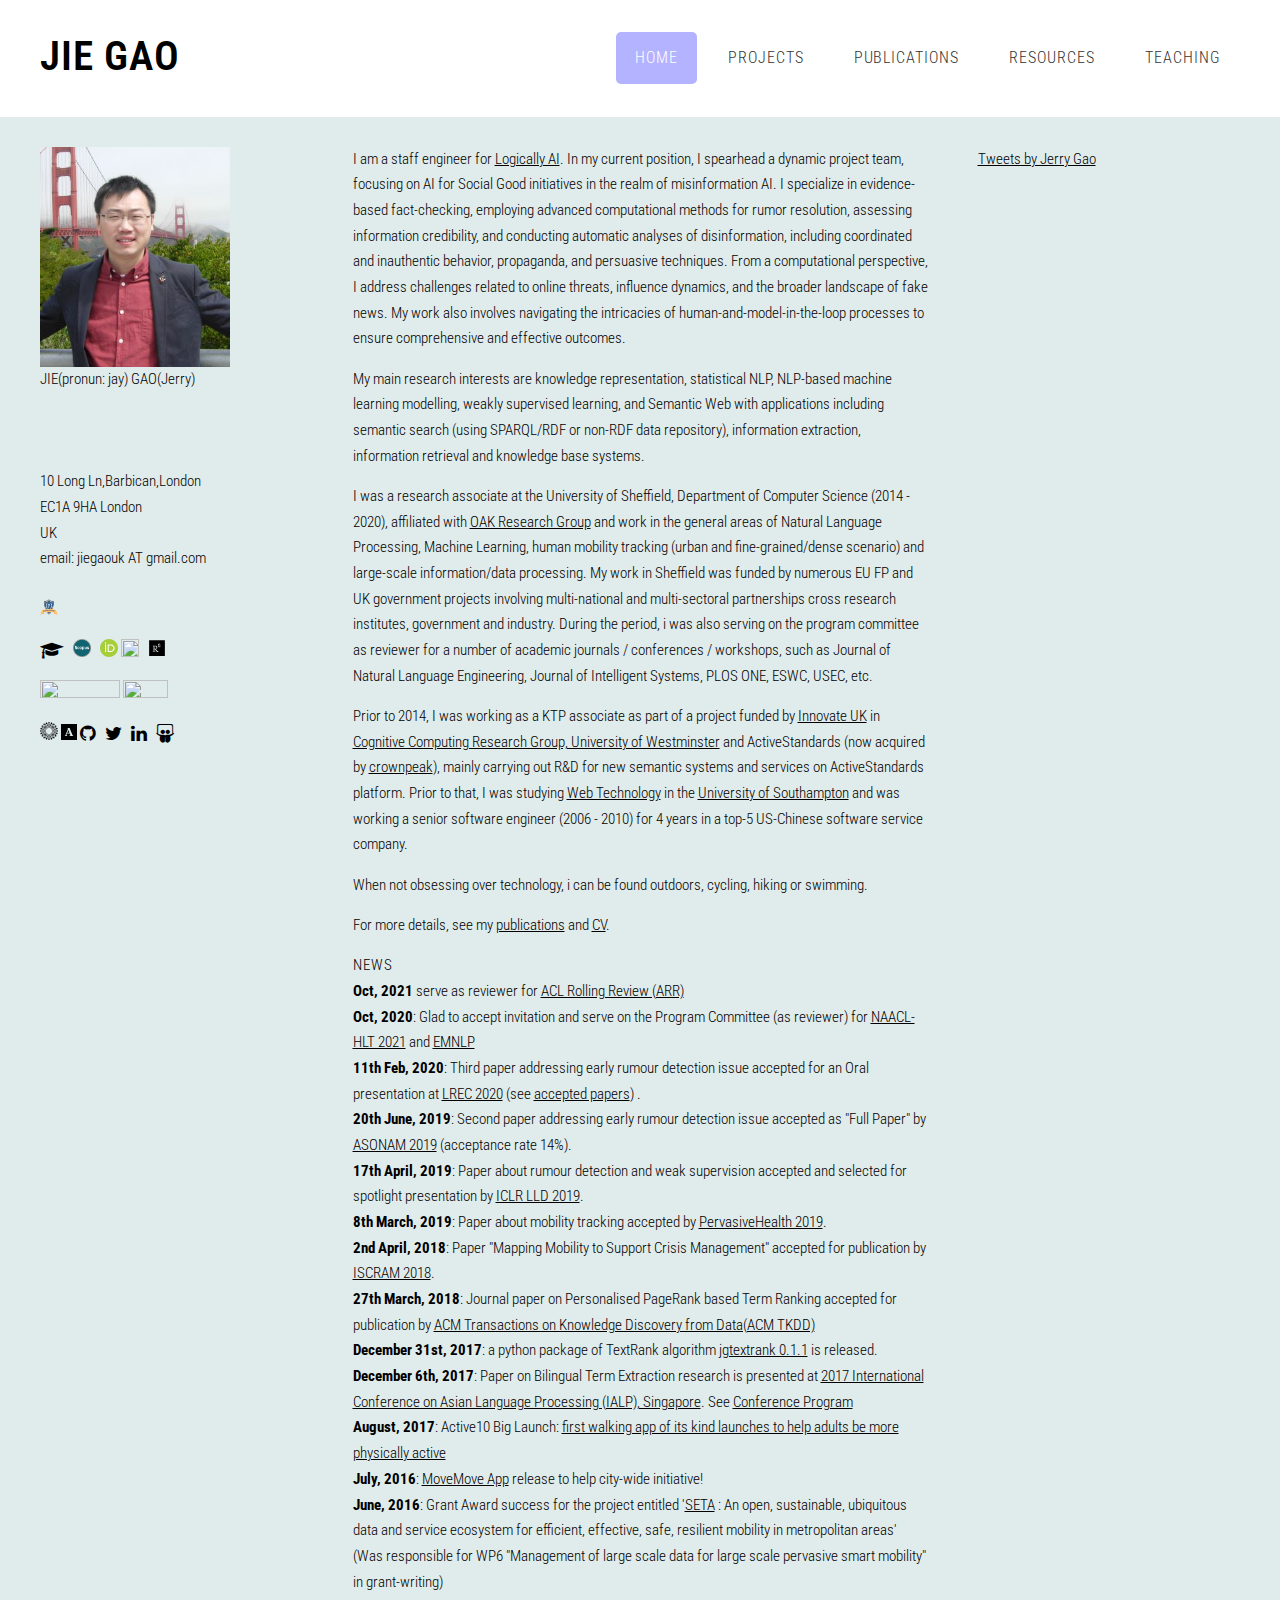
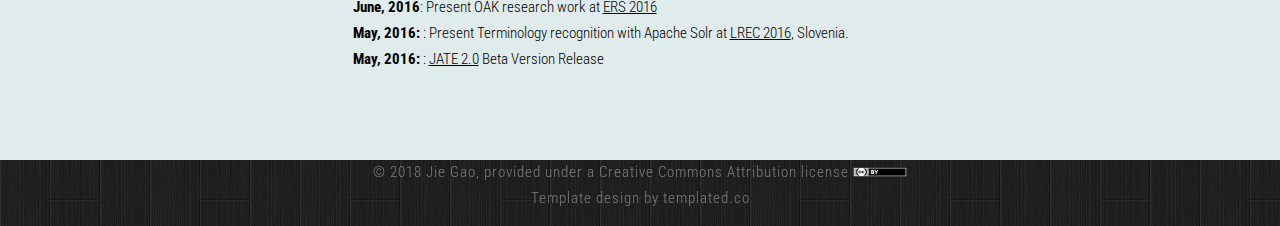
==== commit c429ef07: "update sites" ====
--- a/index.html
+++ b/index.html
@@ -111,18 +111,23 @@
                 <a class="fa fa-graduation-cap" href="https://scholar.google.com/citations?user=1zoqXaMAAAAJ" title="google scholar"></a>
                 &nbsp;
                 <a class="fa" href="https://www.scopus.com/authid/detail.uri?authorId=57015819300" title="Scopus"><img src="images/scopus-logo.png" width="18" height="18"/> </a>
-
-                <a class="fa" href="https://dblp.org/pid/181/2794-9.html" title="dblp"><img src="https://dblp.org/img/logo.ua.320x120.png" width="18" height="18"/></a>
                 &nbsp;
                <a class="fa" href="https://orcid.org/0000-0002-3610-8748" title="ORCID"><img src="images/ORCIDiD_iconvector.svg" width="18" height="18"/> </a>
+
+                <a class="fa" href="https://openreview.net/profile?id=~JIE_GAO7" title="ORCID"><img src="https://pbs.twimg.com/profile_images/1309249465056989189/Wwyw4IhM_400x400.jpg" width="18" height="18"/> </a>
                 &nbsp;
                 <a class="fa" href="https://www.researchgate.net/profile/Jie_Gao23" title="Research Gate"><img src="images/researchgate-brands.svg" width="18" height="18"/> </a>
                 &nbsp;
-                <a class="fa" href="https://figshare.shef.ac.uk/authors/Jie_Gao/2752921" title="figshare"><img src="images/figshare.svg" width="18" height="18"/> </a>
                 &nbsp;
                 <!-- mendeley: https://www.mendeley.com/authors/57015819300/ -->
             </p>
             <p>
+                <a class="fa" href="https://www.semanticscholar.org/author/Jie-Gao/1750274" title="Semantic Scholar"><img src="https://upload.wikimedia.org/wikipedia/commons/thumb/b/bb/Semantic_Scholar_logo.svg/1920px-Semantic_Scholar_logo.svg.png" width="80" height="18"/> </a>
+                <a class="fa" href="https://dblp.org/pid/181/2794-9.html" title="dblp"><img src="https://dblp.org/img/logo.ua.320x120.png" width="45" height="18"/></a>
+            </p>
+            <p>
+                <a class="fa" href="https://orda.shef.ac.uk/projects/Early_Rumour_Detection_on_Social_Media/73932" title="figshare"><img src="images/figshare.svg" width="18" height="18"/> </a>
+
                  <a class="fa" href="https://soton.academia.edu/jiegao"><img src="images/academia.svg" width="16" height="16"/> </a>
 
                 <a class="fa fa-github" href="https://github.com/jerrygaoLondon"></a>
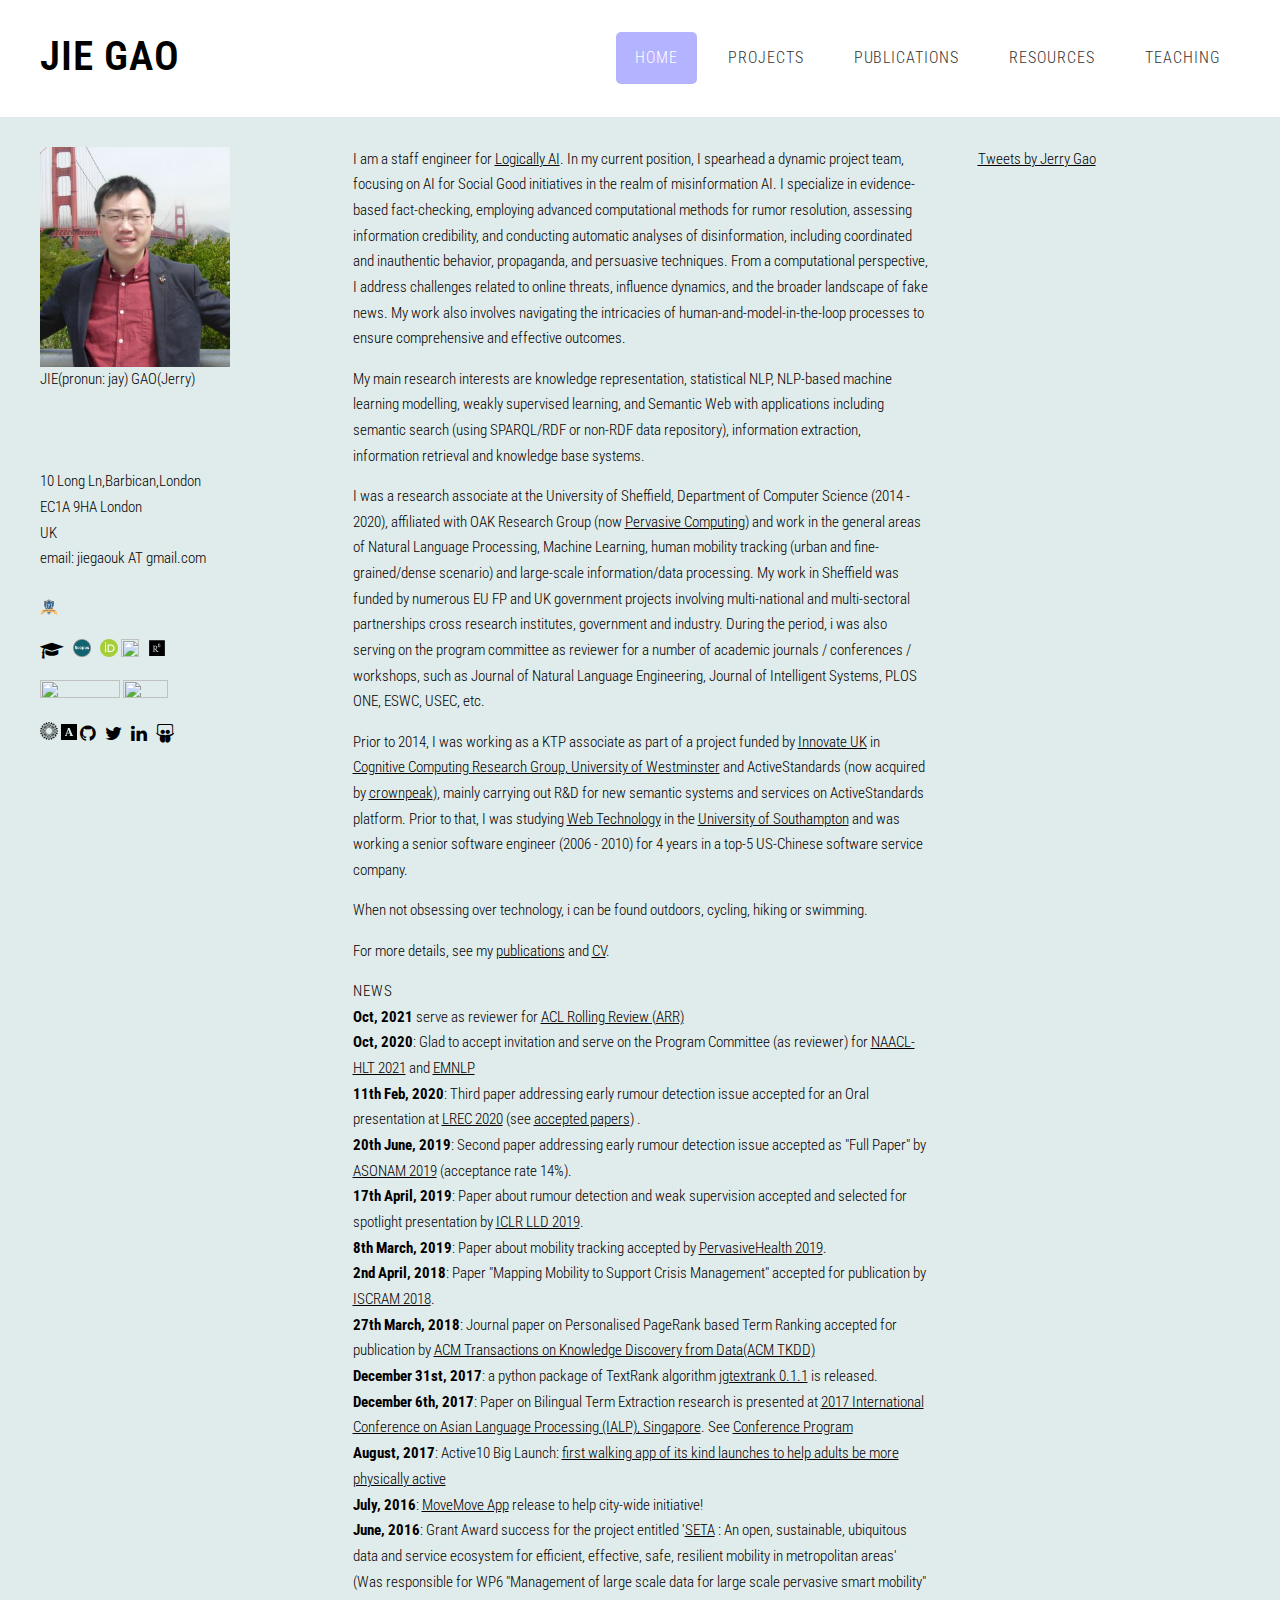
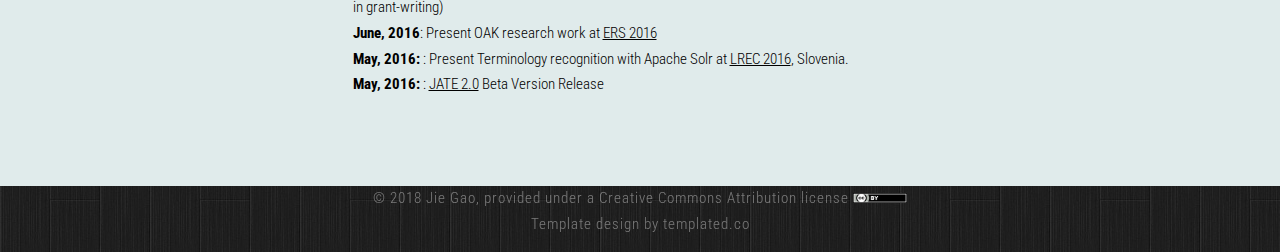
==== commit 9dac2dbf: "site update" ====
--- a/index.html
+++ b/index.html
@@ -163,7 +163,7 @@
                 (using SPARQL/RDF or non-RDF data repository), information extraction, information retrieval and knowledge base systems.
             </p><p>
                 I was a research associate at the University of Sheffield, Department of Computer Science (2014 - 2020),
-                affiliated with <a href="https://www.sheffield.ac.uk/dcs/research/1.578279">OAK Research Group</a>
+                affiliated with OAK Research Group (now <a href="https://www.sheffield.ac.uk/dcs/research/groups/pervasive-computing">Pervasive Computing</a>)
                 and work in the general areas of Natural Language Processing, Machine Learning, human mobility tracking
                 (urban and fine-grained/dense scenario) and large-scale information/data processing. My work in Sheffield
                 was funded by numerous EU FP and UK government projects involving multi-national and multi-sectoral partnerships
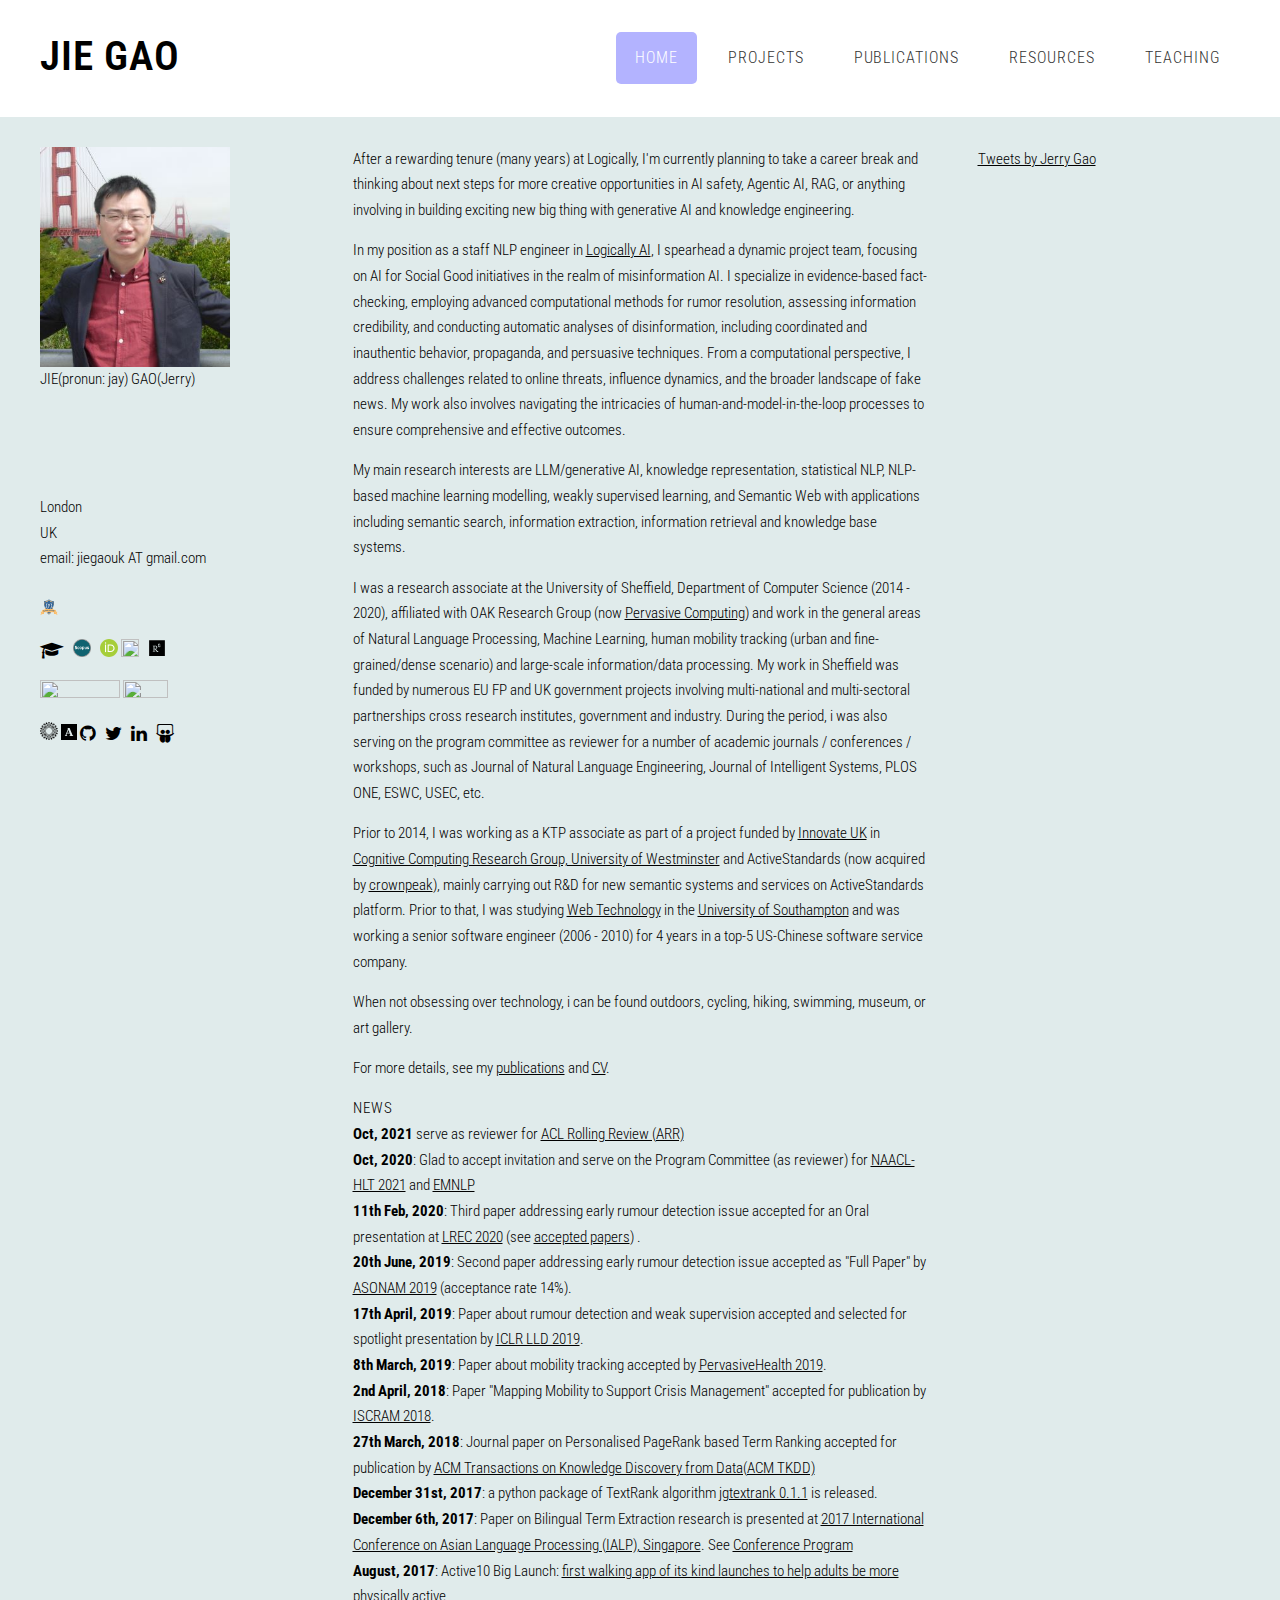
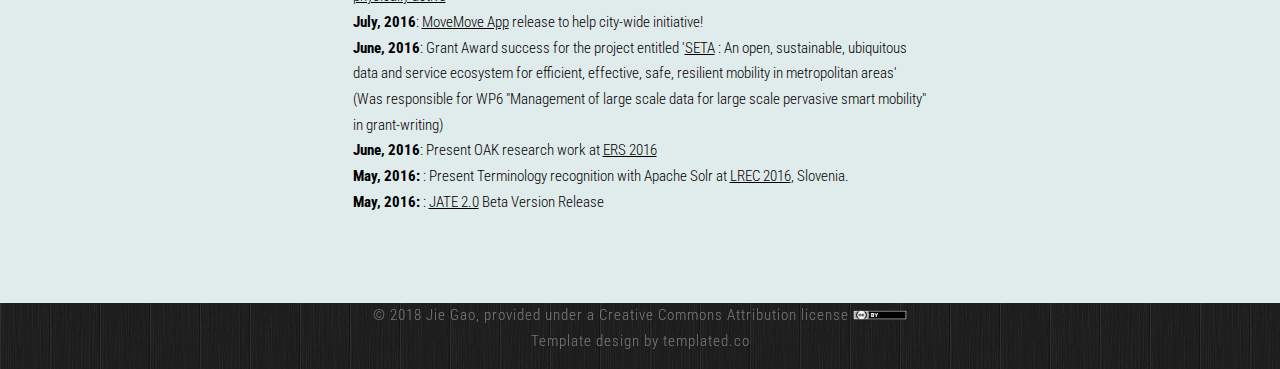
==== commit 025b2253: "site upate" ====
--- a/index.html
+++ b/index.html
@@ -9,7 +9,7 @@
         <title>JIE GAO</title>
         <meta http-equiv="content-type" content="text/html; charset=utf-8" />
         <meta name="description" content="Jie Gao's Home Page" />
-        <meta name="keywords" content="Jie Gao, Jerry Gao, Researcher, NLP, Logically, Sheffield, Southampton" />
+        <meta name="keywords" content="Jie Gao, Jerry Gao, Researcher, Engineer, NLP, Logically, Sheffield, Southampton" />
 		<link rel="meta" title="FOAF" type="application/rdf+xml" href="foaf.rdf"/>
         <link href='https://fonts.googleapis.com/css?family=Roboto+Condensed:700italic,400,300,700' rel='stylesheet' type='text/css'>
             <!--[if lte IE 8]><script src="js/html5shiv.js"></script><![endif]-->
@@ -97,9 +97,9 @@
 
                 <div itemprop="address" itemscope
                 itemtype="http://schema.org/PostalAddress">  <br>
-                <span itemprop="streetAddress">10 Long Ln,Barbican,London </span> <br>
+                <span itemprop="streetAddress"></span> <br>
                 <span
-                itemprop="postalCode">EC1A 9HA</span> <span itemprop="addressLocality">London</span> <br>
+                itemprop="postalCode"></span> <span itemprop="addressLocality">London</span> <br>
                 <span itemprop="addressCountry">UK</span><br>
                 email: <span itemprop="email">jiegaouk AT gmail.com</span><br><br>
 
@@ -148,9 +148,12 @@
             
             <div class="6u skel-cell-important">
             <section>
-            <p> I am a staff engineer for <a href="https://www.logically.ai/"
-                                                             title="Logically AI website">Logically AI</a>.
-                In my current position, I spearhead a dynamic project team, focusing on AI for Social Good initiatives in the
+            <p> After a rewarding tenure (many years) at Logically, I'm currently planning to take a career break and
+                thinking about next steps for more creative opportunities in AI safety, Agentic AI, RAG, or anything involving in building exciting new big thing with generative AI and knowledge engineering.
+            </p>
+            <p>
+                In my position as a staff NLP engineer in <a href="https://www.logically.ai/"
+                                                             title="Logically AI website">Logically AI</a>, I spearhead a dynamic project team, focusing on AI for Social Good initiatives in the
                 realm of misinformation AI. I specialize in evidence-based fact-checking, employing advanced
                 computational methods for rumor resolution, assessing information credibility, and conducting automatic analyses of disinformation,
                 including coordinated and inauthentic behavior, propaganda, and persuasive techniques.
@@ -158,9 +161,9 @@
                 and the broader landscape of fake news. My work also involves navigating the intricacies of
                 human-and-model-in-the-loop processes to ensure comprehensive and effective outcomes.
             <p>
-                My main research interests are knowledge representation, statistical NLP, NLP-based machine learning modelling,
-                weakly supervised learning, and Semantic Web with applications including semantic search
-                (using SPARQL/RDF or non-RDF data repository), information extraction, information retrieval and knowledge base systems.
+                My main research interests are LLM/generative AI, knowledge representation, statistical NLP, NLP-based machine learning modelling,
+                weakly supervised learning, and Semantic Web with applications including semantic search, information extraction,
+                information retrieval and knowledge base systems.
             </p><p>
                 I was a research associate at the University of Sheffield, Department of Computer Science (2014 - 2020),
                 affiliated with OAK Research Group (now <a href="https://www.sheffield.ac.uk/dcs/research/groups/pervasive-computing">Pervasive Computing</a>)
@@ -181,7 +184,7 @@
                 in the <a href="https://www.southampton.ac.uk/">University of Southampton</a> and was working a
                 senior software engineer (2006 - 2010) for 4 years in a top-5 US-Chinese software service company.
             </p>
-                <p>When not obsessing over technology, i can be found outdoors, cycling, hiking or swimming.</p>
+                <p>When not obsessing over technology, i can be found outdoors, cycling, hiking, swimming, museum, or art gallery.</p>
            
             <p>For more details, see my <a href="publications.html">publications</a> and <a href="CV-JieGao.pdf">CV</a>.</p>
             </section>
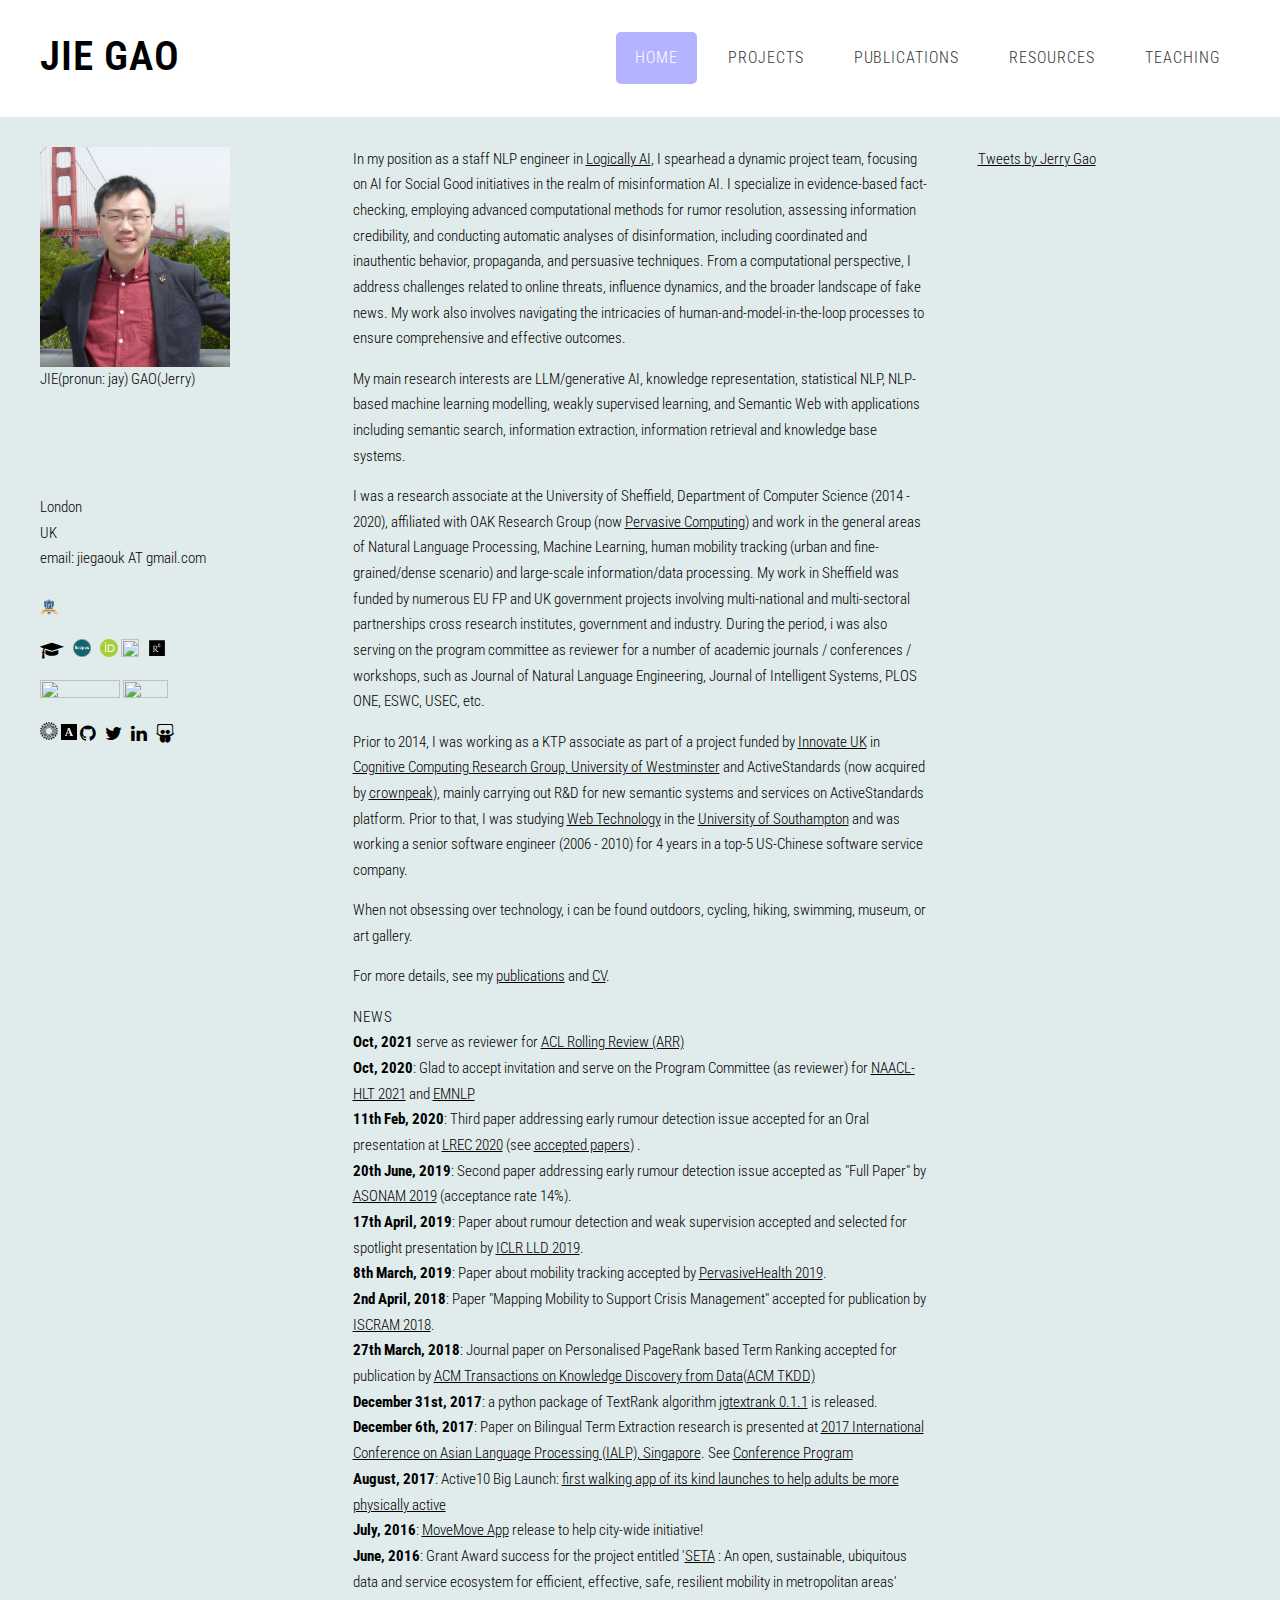
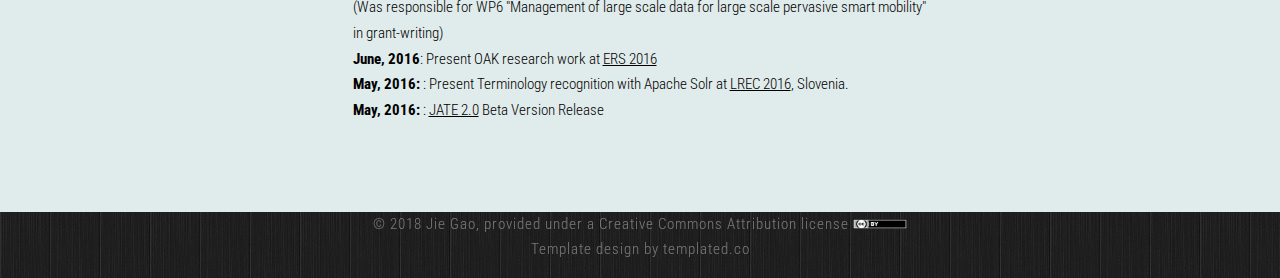
==== commit 79c5e29f: "site update" ====
--- a/index.html
+++ b/index.html
@@ -148,9 +148,9 @@
             
             <div class="6u skel-cell-important">
             <section>
-            <p> After a rewarding tenure (many years) at Logically, I'm currently planning to take a career break and
-                thinking about next steps for more creative opportunities in AI safety, Agentic AI, RAG, or anything involving in building exciting new big thing with generative AI and knowledge engineering.
-            </p>
+<!--            <p> After a rewarding tenure (many years) at Logically, I'm currently planning to take a career break and-->
+<!--                thinking about next steps for more creative opportunities in AI safety, Agentic AI, RAG, or anything involving in building exciting new big thing with generative AI and knowledge engineering.-->
+<!--            </p>-->
             <p>
                 In my position as a staff NLP engineer in <a href="https://www.logically.ai/"
                                                              title="Logically AI website">Logically AI</a>, I spearhead a dynamic project team, focusing on AI for Social Good initiatives in the
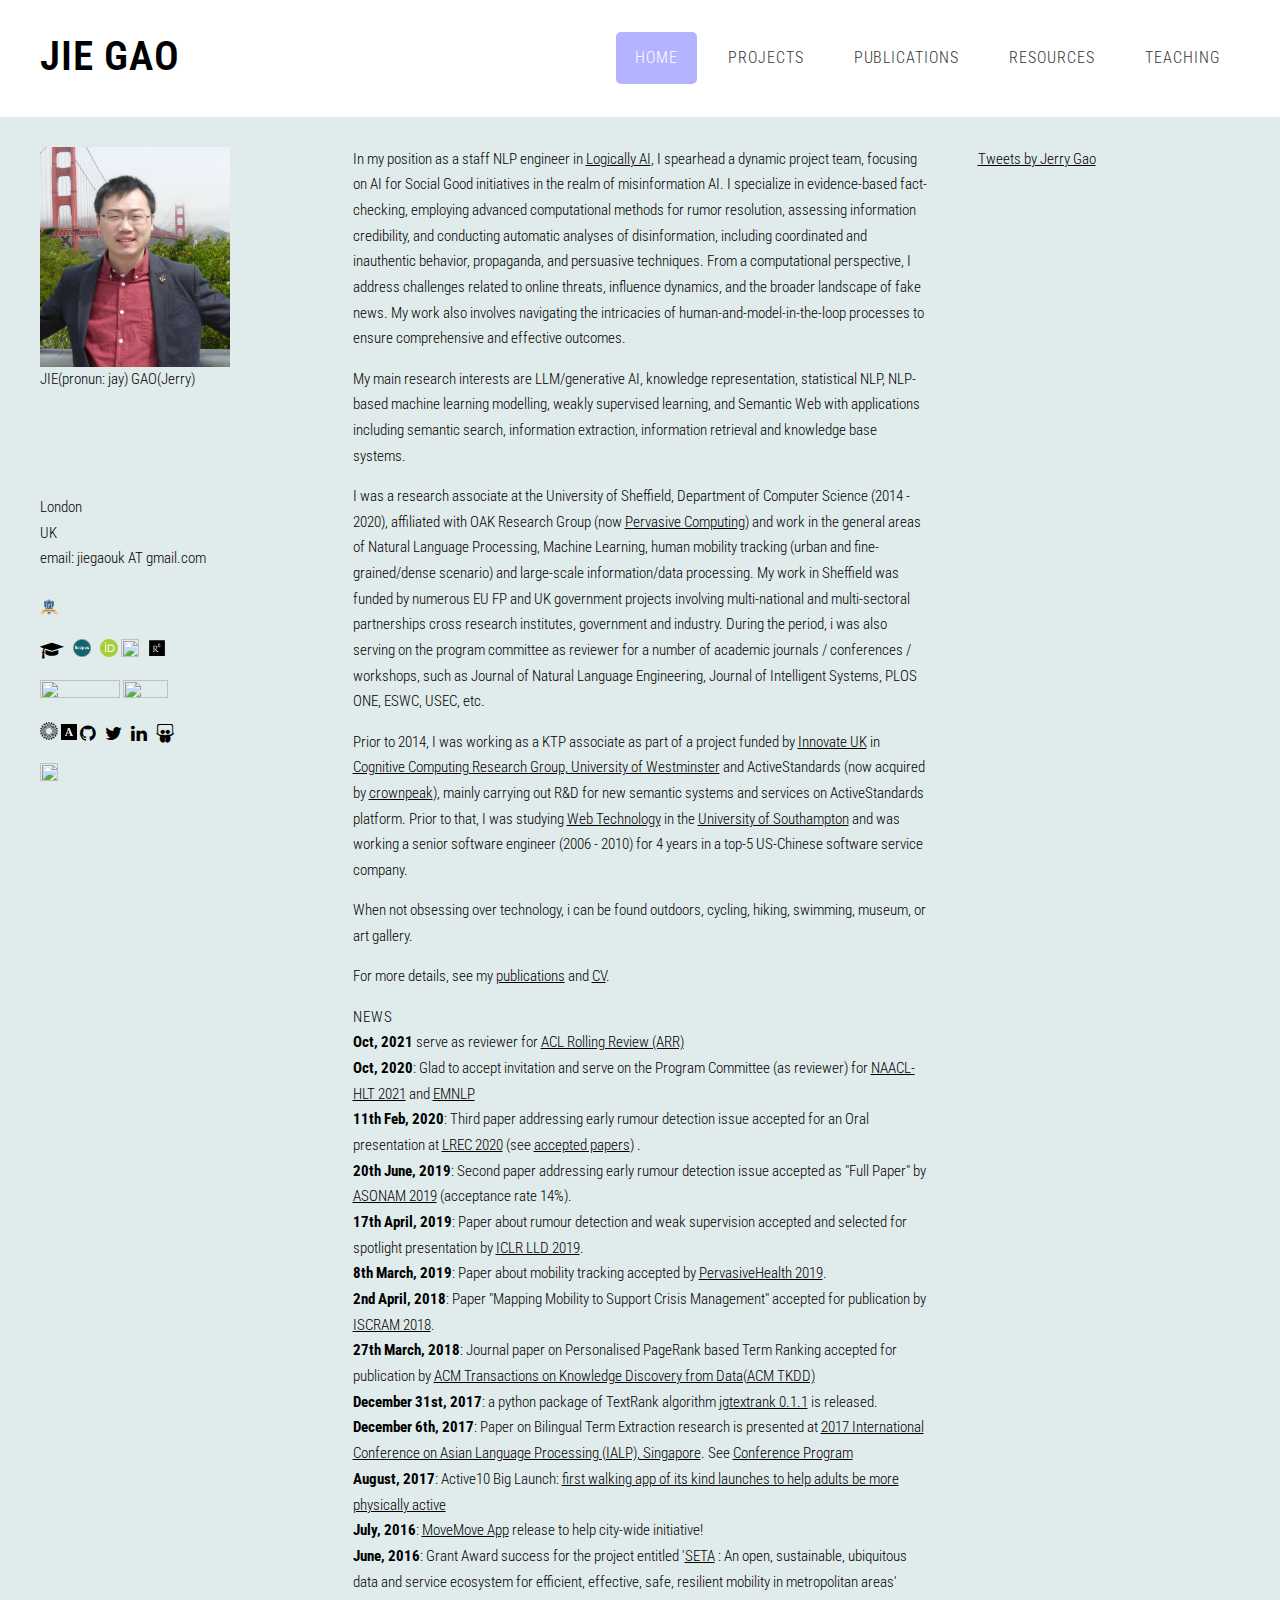
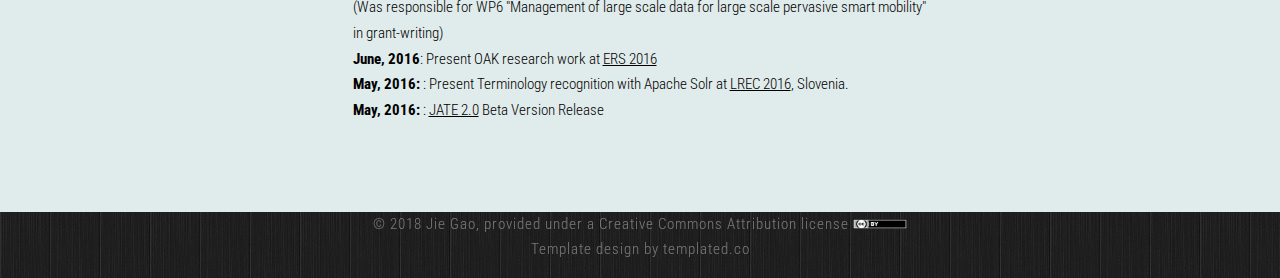
==== commit c229bb68: "site update" ====
--- a/index.html
+++ b/index.html
@@ -139,6 +139,9 @@
                 <a class="fa fa-slideshare" href="https://www.slideshare.net/jerryDextrys"></a>
                 &nbsp;
             </p>
+            <p>
+                <a class="fa" href="https://jerrygaolondon.substack.com/"><img src="https://substackcdn.com/image/fetch/w_500,c_limit,f_auto,q_auto:good,fl_progressive:steep/https%3A%2F%2Fsubstack.com%2Fimg%2Fsubstack.png" width="18" height="18"/></a>
+            </p>
             <!-- Social Icons -->
             </div>
             </div>
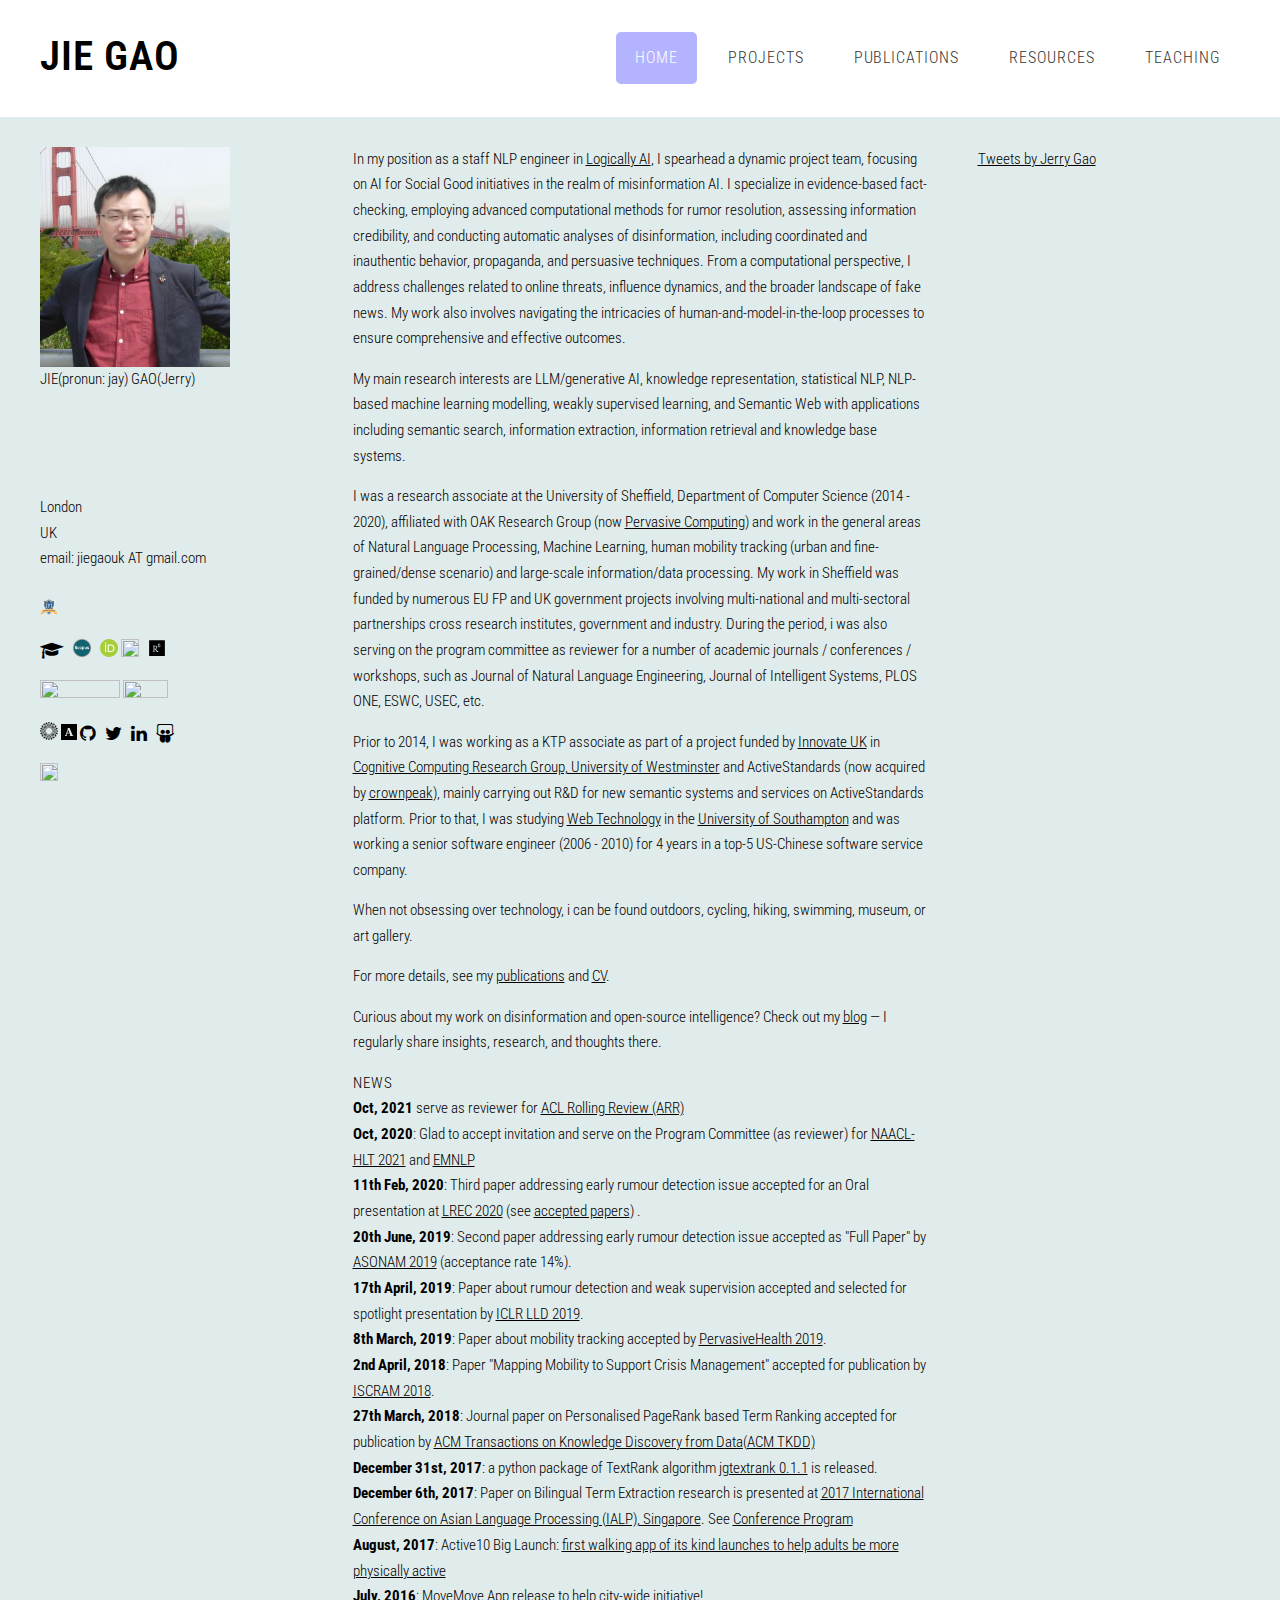
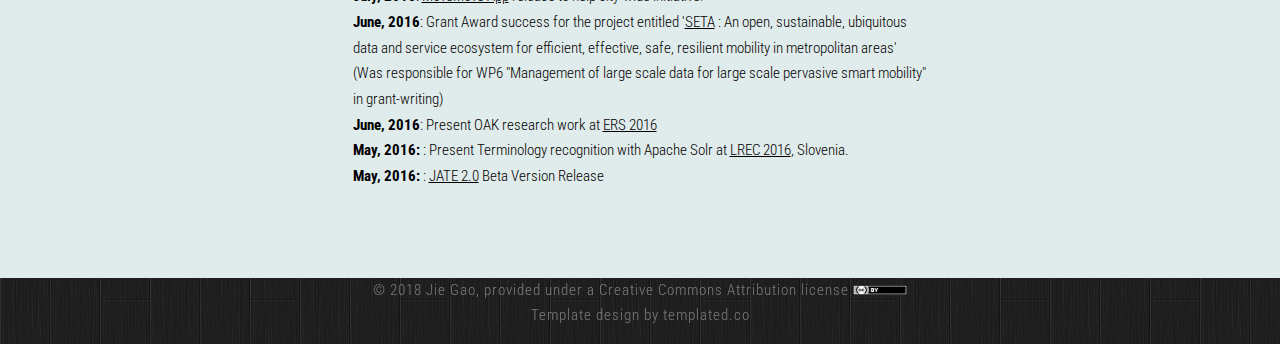
==== commit 39cd084d: "site update" ====
--- a/index.html
+++ b/index.html
@@ -190,6 +190,7 @@
                 <p>When not obsessing over technology, i can be found outdoors, cycling, hiking, swimming, museum, or art gallery.</p>
            
             <p>For more details, see my <a href="publications.html">publications</a> and <a href="CV-JieGao.pdf">CV</a>.</p>
+            <p>Curious about my work on disinformation and open-source intelligence? Check out my <a href="https://jerrygaolondon.substack.com/">blog</a> — I regularly share insights, research, and thoughts there.</p>
             </section>
             <section>
                 <h4 id="news">News</h4>
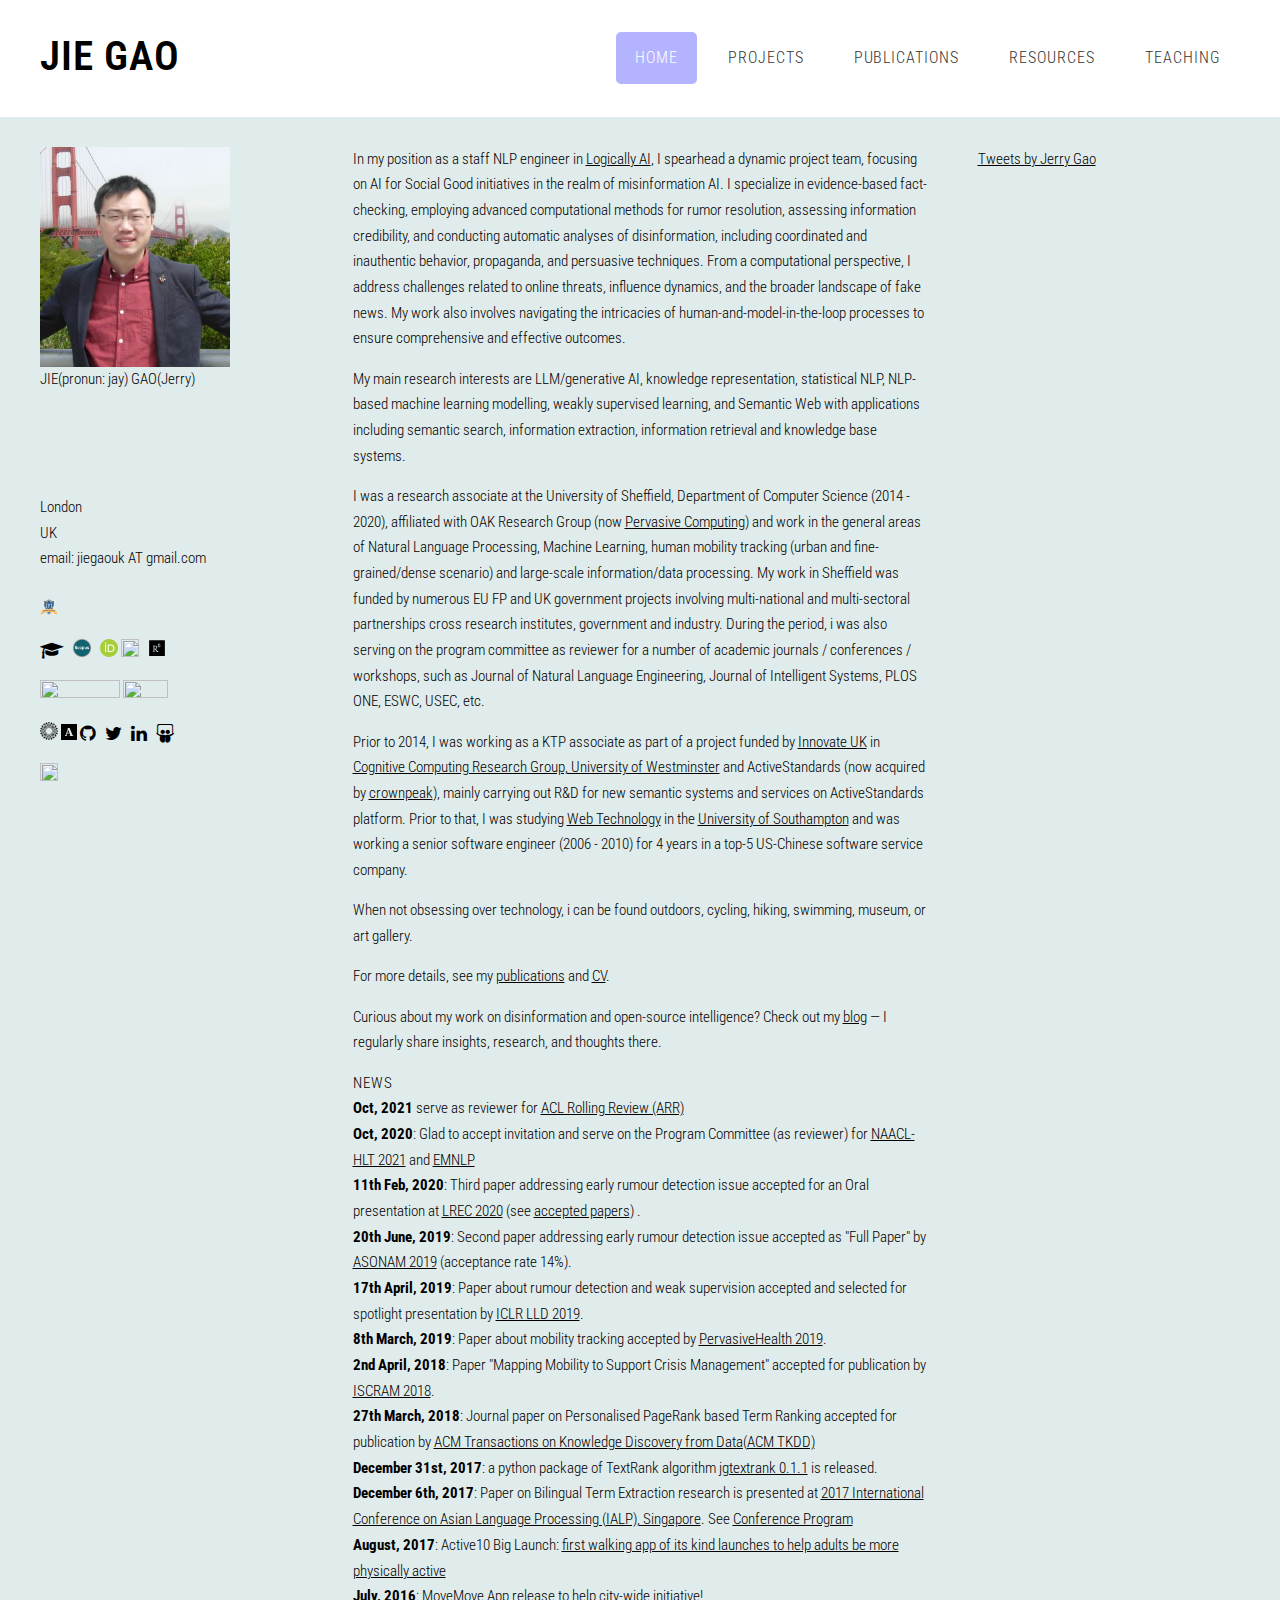
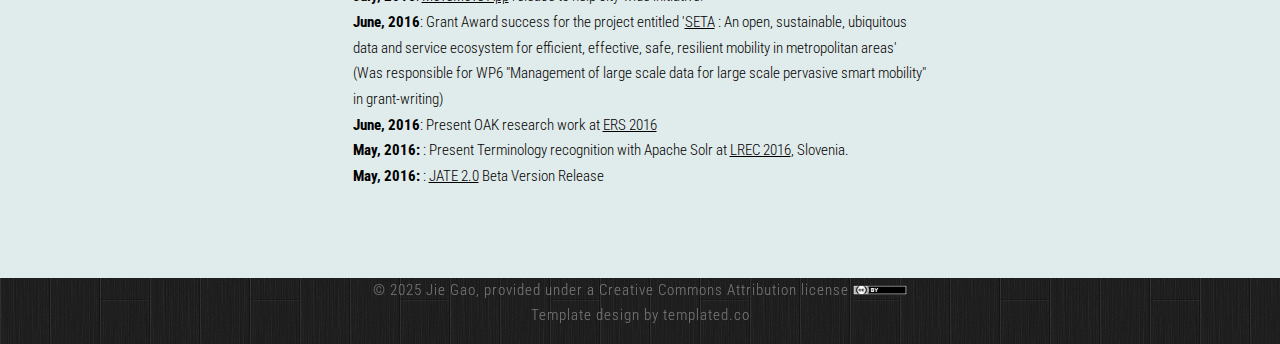
==== commit bfdee846: "site update" ====
--- a/index.html
+++ b/index.html
@@ -247,7 +247,7 @@
                 Design: <a href="http://templated.co">TEMPLATED</a> Images: <a href="http://unsplash.com">Unsplash</a> (<a href="http://unsplash.com/cc0">CC0</a>)
             </div>
 			-->
-			<p id="copyright">&copy; 2018 Jie Gao, provided under a Creative Commons Attribution license <a href="http://creativecommons.org/licenses/by/3.0/"><img src="images/cc-by.png" height="10" alt="Creative Commons Attribution license"/></a> <br />
+			<p id="copyright">&copy; 2025 Jie Gao, provided under a Creative Commons Attribution license <a href="http://creativecommons.org/licenses/by/3.0/"><img src="images/cc-by.png" height="10" alt="Creative Commons Attribution license"/></a> <br />
 		Template design by <a href="http://templated.co">templated.co</a> </p>
             
     </div>
